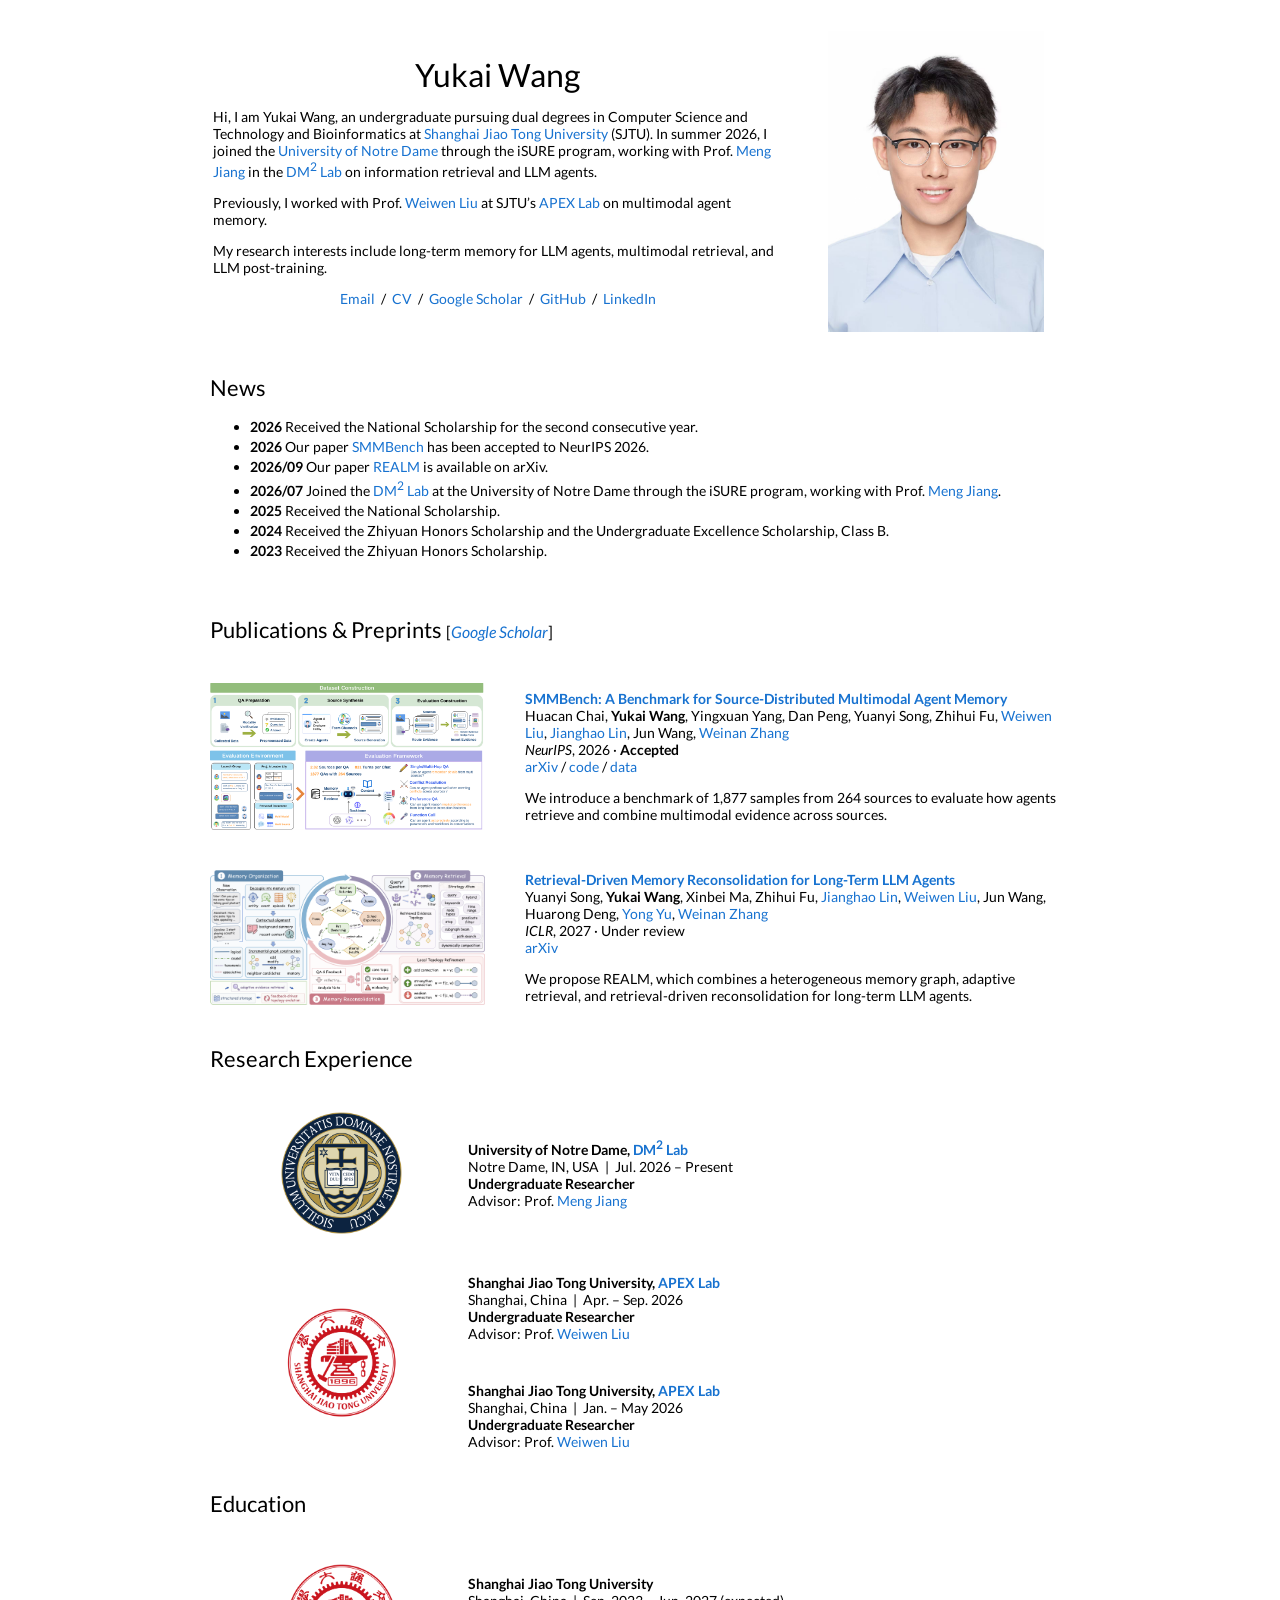
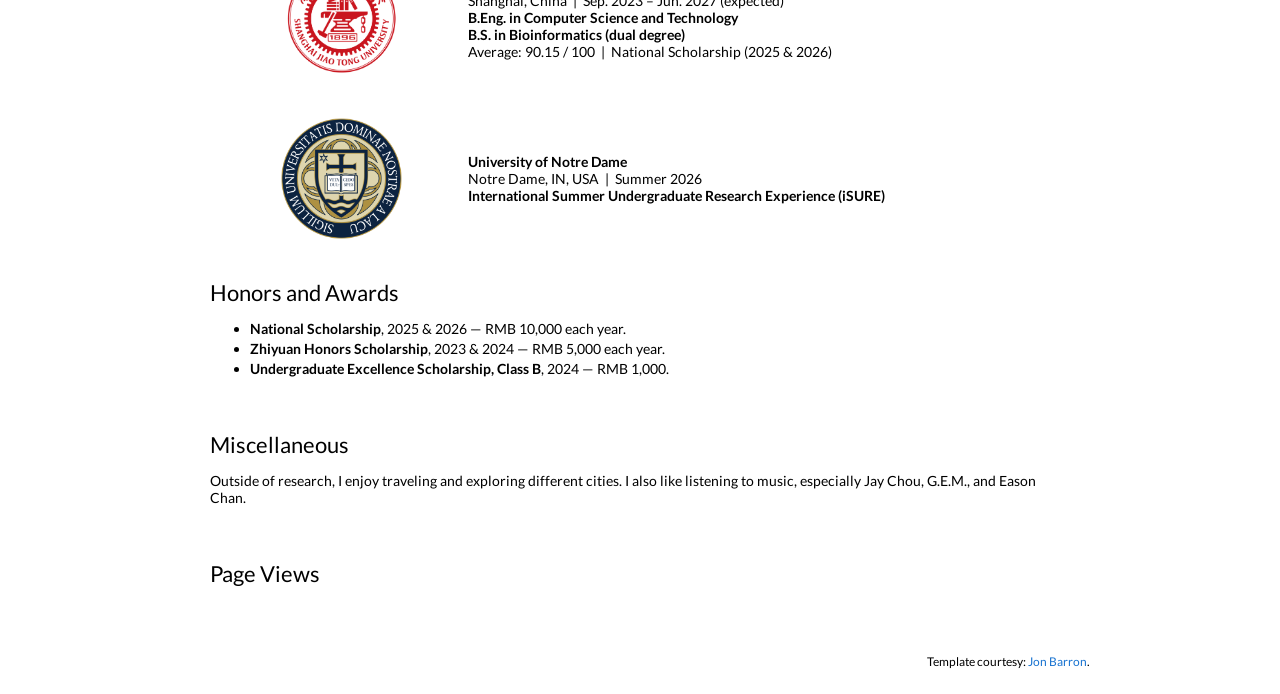
==== index.html @ e2fcbedd "Simplify news, research experience and education" ====
<!doctype html>
<html lang="en">
<head>
  <meta charset="utf-8">
  <meta name="viewport" content="width=device-width, initial-scale=1">
  <title>Yukai Wang</title>
  <meta name="author" content="Yukai Wang">
  <meta name="description" content="Yukai Wang, a dual-degree undergraduate at Shanghai Jiao Tong University. Research in information retrieval, LLM agents, and LLM post-training.">
  <meta property="og:type" content="website">
  <meta property="og:title" content="Yukai Wang">
  <meta property="og:description" content="Shanghai Jiao Tong University · Computer Science and Technology & Bioinformatics">
  <meta property="og:url" content="https://wangyukai585.github.io/">
  <meta property="og:image" content="https://wangyukai585.github.io/assets/images/portrait.jpg">
  <link rel="canonical" href="https://wangyukai585.github.io/">
  <link rel="icon" href="assets/images/sjtu-logo.png">
  <link rel="preload" href="assets/fonts/lato-regular.woff2" as="font" type="font/woff2" crossorigin>
  <link rel="stylesheet" href="assets/style.css">
</head>
<body>
  <a class="skip-link" href="#main">Skip to content</a>
  <!-- Jon Barron academic homepage template. -->
  <main id="main" class="homepage">
    <table class="intro-table" role="presentation"><tbody><tr>
      <td class="intro-copy">
        <h1>Yukai Wang</h1>
        <p>Hi, I am Yukai Wang, an undergraduate pursuing dual degrees in Computer Science and Technology and Bioinformatics at <a href="https://en.sjtu.edu.cn/">Shanghai Jiao Tong University</a> (SJTU). In summer 2026, I joined the <a href="https://www.nd.edu/">University of Notre Dame</a> through the iSURE program, working with Prof. <a href="https://data-ai-computing.nd.edu/people/meng-jiang/">Meng Jiang</a> in the <a href="http://www.meng-jiang.com/lab.html">DM<sup>2</sup> Lab</a> on information retrieval and LLM agents.</p>
        <p>Previously, I worked with Prof. <a href="https://wwliu555.github.io/">Weiwen Liu</a> at SJTU’s <a href="https://apex.sjtu.edu.cn/">APEX Lab</a> on multimodal agent memory.</p>
        <p>My research interests include long-term memory for LLM agents, multimodal retrieval, and LLM post-training.</p>
        <p class="contact-links">
          <a href="mailto:wangyukai@sjtu.edu.cn">Email</a> &nbsp;/&nbsp;
          <a href="assets/documents/Yukai_Wang_CV.pdf">CV</a> &nbsp;/&nbsp;
          <a href="https://scholar.google.com/citations?user=5CRABrMAAAAJ">Google Scholar</a> &nbsp;/&nbsp;
          <a href="https://github.com/wangyukai585">GitHub</a> &nbsp;/&nbsp;
          <a href="https://www.linkedin.com/in/yukai-wang-35aa26183/">LinkedIn</a>
        </p>
      </td>
      <td class="portrait-cell"><img class="portrait" src="assets/images/portrait.jpg" width="1279" height="1791" alt="Yukai Wang" fetchpriority="high"></td>
    </tr></tbody></table>

    <section id="news" class="text-section" aria-labelledby="news-heading">
      <h2 id="news-heading">News</h2>
      <ul class="news-list">
        <li><strong>2026</strong> Received the National Scholarship for the second consecutive year.</li>
        <li><strong>2026</strong> Our paper <a href="https://arxiv.org/abs/2605.15710">SMMBench</a> has been accepted to NeurIPS 2026.</li>
        <li><strong>2026/09</strong> Our paper <a href="https://arxiv.org/abs/2609.16053">REALM</a> is available on arXiv.</li>
        <li><strong>2026/07</strong> Joined the <a href="http://www.meng-jiang.com/lab.html">DM<sup>2</sup> Lab</a> at the University of Notre Dame through the iSURE program, working with Prof. <a href="https://data-ai-computing.nd.edu/people/meng-jiang/">Meng Jiang</a>.</li>
        <li><strong>2025</strong> Received the National Scholarship.</li>
        <li><strong>2024</strong> Received the Zhiyuan Honors Scholarship and the Undergraduate Excellence Scholarship, Class B.</li>
        <li><strong>2023</strong> Received the Zhiyuan Honors Scholarship.</li>
      </ul>
    </section>

    <section id="publications" aria-labelledby="publications-heading">
      <h2 class="section-heading" id="publications-heading">Publications &amp; Preprints <span class="scholar-link">[<a href="https://scholar.google.com/citations?user=5CRABrMAAAAJ">Google Scholar</a>]</span></h2>
      <table class="publications-table" role="presentation"><tbody>
        <tr>
          <td class="paper-image-cell"><a href="assets/images/smmbench-overview.png" target="_blank" rel="noopener" aria-label="Enlarge the SMMBench figure"><img src="assets/images/smmbench-overview.png" width="2016" height="1077" alt="SMMBench dataset construction and evaluation framework" loading="lazy"></a></td>
          <td class="paper-copy">
            <h3><a href="https://arxiv.org/abs/2605.15710">SMMBench: A Benchmark for Source-Distributed Multimodal Agent Memory</a></h3>
            <div class="authors">Huacan Chai, <strong>Yukai Wang</strong>, Yingxuan Yang, Dan Peng, Yuanyi Song, Zhihui Fu, <a href="https://wwliu555.github.io/">Weiwen Liu</a>, <a href="https://linjianghao.com/">Jianghao Lin</a>, Jun Wang, <a href="https://wnzhang.net/">Weinan Zhang</a></div>
            <div><em>NeurIPS</em>, 2026 · <strong>Accepted</strong></div>
            <div><a href="https://arxiv.org/abs/2605.15710">arXiv</a> / <a href="https://github.com/FatCatCHC/SMMBench">code</a> / <a href="https://huggingface.co/datasets/HuacanChai/SMMBench">data</a></div>
            <p>We introduce a benchmark of 1,877 samples from 264 sources to evaluate how agents retrieve and combine multimodal evidence across sources.</p>
          </td>
        </tr>
        <tr>
          <td class="paper-image-cell"><a href="assets/images/realm-overview.png" target="_blank" rel="noopener" aria-label="Enlarge the REALM figure"><img src="assets/images/realm-overview.png" width="1447" height="712" alt="REALM memory organization, retrieval, and reconsolidation framework" loading="lazy"></a></td>
          <td class="paper-copy">
            <h3><a href="https://arxiv.org/abs/2609.16053">Retrieval-Driven Memory Reconsolidation for Long-Term LLM Agents</a></h3>
            <div class="authors">Yuanyi Song, <strong>Yukai Wang</strong>, Xinbei Ma, Zhihui Fu, <a href="https://linjianghao.com/">Jianghao Lin</a>, <a href="https://wwliu555.github.io/">Weiwen Liu</a>, Jun Wang, Huarong Deng, <a href="https://xsb.seiee.sjtu.edu.cn/english/detail/386_695.htm">Yong Yu</a>, <a href="https://wnzhang.net/">Weinan Zhang</a></div>
            <div><em>ICLR</em>, 2027 · Under review</div>
            <div><a href="https://arxiv.org/abs/2609.16053">arXiv</a></div>
            <p>We propose REALM, which combines a heterogeneous memory graph, adaptive retrieval, and retrieval-driven reconsolidation for long-term LLM agents.</p>
          </td>
        </tr>
      </tbody></table>
    </section>

    <section id="experience" aria-labelledby="experience-heading">
      <h2 class="section-heading" id="experience-heading">Research Experience</h2>
      <table class="experience-table" role="presentation"><tbody>
        <tr>
          <td class="logo-cell"><a href="https://www.nd.edu/"><img src="assets/images/notre-dame-logo.png" width="400" height="400" alt="University of Notre Dame seal" loading="lazy"></a></td>
          <td class="experience-copy">
            <h3><a class="institution" href="https://www.nd.edu/">University of Notre Dame</a>, <a href="http://www.meng-jiang.com/lab.html">DM<sup>2</sup> Lab</a></h3>
            <div>Notre Dame, IN, USA &nbsp;|&nbsp; Jul. 2026 – Present</div>
            <div><strong>Undergraduate Researcher</strong></div>
            <div>Advisor: Prof. <a href="https://data-ai-computing.nd.edu/people/meng-jiang/">Meng Jiang</a></div>
          </td>
        </tr>
        <tr>
          <td class="logo-cell" rowspan="2"><a href="https://en.sjtu.edu.cn/"><img src="assets/images/sjtu-logo.png" width="200" height="200" alt="Shanghai Jiao Tong University seal" loading="lazy"></a></td>
          <td class="experience-copy">
            <h3><a class="institution" href="https://en.sjtu.edu.cn/">Shanghai Jiao Tong University</a>, <a href="https://apex.sjtu.edu.cn/">APEX Lab</a></h3>
            <div>Shanghai, China &nbsp;|&nbsp; Apr. – Sep. 2026</div>
            <div><strong>Undergraduate Researcher</strong></div>
            <div>Advisor: Prof. <a href="https://wwliu555.github.io/">Weiwen Liu</a></div>
          </td>
        </tr>
        <tr>
          <td class="experience-copy">
            <h3><a class="institution" href="https://en.sjtu.edu.cn/">Shanghai Jiao Tong University</a>, <a href="https://apex.sjtu.edu.cn/">APEX Lab</a></h3>
            <div>Shanghai, China &nbsp;|&nbsp; Jan. – May 2026</div>
            <div><strong>Undergraduate Researcher</strong></div>
            <div>Advisor: Prof. <a href="https://wwliu555.github.io/">Weiwen Liu</a></div>
          </td>
        </tr>
      </tbody></table>
    </section>

    <section id="education" aria-labelledby="education-heading">
      <h2 class="section-heading" id="education-heading">Education</h2>
      <table class="experience-table" role="presentation"><tbody><tr>
        <td class="logo-cell"><a href="https://en.sjtu.edu.cn/"><img src="assets/images/sjtu-logo.png" width="200" height="200" alt="Shanghai Jiao Tong University seal" loading="lazy"></a></td>
        <td class="experience-copy">
          <h3><a class="institution" href="https://en.sjtu.edu.cn/">Shanghai Jiao Tong University</a></h3>
          <div>Shanghai, China &nbsp;|&nbsp; Sep. 2023 – Jun. 2027 (expected)</div>
          <div><strong>B.Eng. in Computer Science and Technology</strong></div>
          <div><strong>B.S. in Bioinformatics (dual degree)</strong></div>
          <div>Average: 90.15 / 100 &nbsp;|&nbsp; National Scholarship (2025 &amp; 2026)</div>
        </td>
      </tr>
      <tr>
        <td class="logo-cell"><a href="https://www.nd.edu/"><img src="assets/images/notre-dame-logo.png" width="400" height="400" alt="University of Notre Dame seal" loading="lazy"></a></td>
        <td class="experience-copy">
          <h3><a class="institution" href="https://www.nd.edu/">University of Notre Dame</a></h3>
          <div>Notre Dame, IN, USA &nbsp;|&nbsp; Summer 2026</div>
          <div><strong>International Summer Undergraduate Research Experience (iSURE)</strong></div>
        </td>
      </tr></tbody></table>
    </section>
    <section id="honors" class="text-section" aria-labelledby="honors-heading">
      <h2 id="honors-heading">Honors and Awards</h2>
      <ul class="awards-list">
        <li><strong>National Scholarship</strong>, 2025 &amp; 2026 — RMB 10,000 each year.</li>
        <li><strong>Zhiyuan Honors Scholarship</strong>, 2023 &amp; 2024 — RMB 5,000 each year.</li>
        <li><strong>Undergraduate Excellence Scholarship, Class B</strong>, 2024 — RMB 1,000.</li>
      </ul>
    </section>
    <section id="miscellaneous" class="text-section" aria-labelledby="miscellaneous-heading">
      <h2 id="miscellaneous-heading">Miscellaneous</h2>
      <p>Outside of research, I enjoy traveling and exploring different cities. I also like listening to music, especially Jay Chou, G.E.M., and Eason Chan.</p>
    </section>
    <section id="page-views" class="text-section" aria-labelledby="page-views-heading">
      <h2 id="page-views-heading">Page Views</h2>
      <div class="visitor-map" id="visitor-map">
        <noscript><p>Enable JavaScript to see the global visitor map.</p></noscript>
      </div>
      <script src="assets/visitors.js" defer></script>
    </section>

    <footer><p>Template courtesy: <a href="https://jonbarron.info/">Jon Barron</a>.</p></footer>
  </main>
</body>
</html>
---- assets/style.css ----
/* Jon Barron academic homepage template. */
@font-face { font-family: Lato; font-style: normal; font-weight: 400; font-display: swap; src: url('fonts/lato-regular.woff2') format('woff2'); }
@font-face { font-family: Lato; font-style: normal; font-weight: 700; font-display: swap; src: url('fonts/lato-bold.woff2') format('woff2'); }
@font-face { font-family: Lato; font-style: italic; font-weight: 400; font-display: swap; src: url('fonts/lato-italic.woff2') format('woff2'); }
body, td, th, tr, p, a { font-family: Lato, Verdana, Helvetica, sans-serif; font-size: 14px; }
body { margin: 8px; background: #fff; color: #000; }
a { color: #1772d0; text-decoration: none; }
a:hover, a:focus { color: #f09228; text-decoration: none; }
a:focus-visible { outline: 2px solid #1772d0; outline-offset: 3px; }
strong, b { font-weight: 700; }
img { max-width: 100%; height: auto; }
p { margin: 1em 0; }
h1, h2, h3 { font-family: Lato, Verdana, Helvetica, sans-serif; }
h1 { font-size: 32px; font-weight: 400; text-align: center; margin: 14px 0; }
h2 { font-size: 22px; font-weight: 400; margin: 0; }
h3 { font-size: 14px; font-weight: 700; margin: 0; }
.homepage { width: 100%; max-width: 900px; margin: 0 auto; }
table { border: 0; border-spacing: 0; border-collapse: separate; margin: 0 auto; }
.intro-table, .publications-table { width: 100%; }
.intro-copy { padding: 2.5%; width: 65%; vertical-align: middle; }
.portrait-cell { padding: 2.5%; width: 30%; vertical-align: middle; }
.portrait { display: block; width: 90%; }
.contact-links { text-align: center; }
.text-section { padding: 20px; }
.section-heading { padding: 20px; }
.scholar-link { font-size: 16px; }
.scholar-link a { font-size: inherit; font-style: italic; }
.news-list, .awards-list { padding-left: 40px; margin: 14px 0; }
.news-list li, .awards-list li { margin: 3px 0; }
.news-list { max-height: 160px; overflow-y: auto; }
.visitor-map { max-width: 420px; margin: 20px auto 0; }
.visitor-map #mapmyvisitors-widget { max-width: 100%; }
.paper-image-cell { width: 35%; padding: 20px; vertical-align: middle; }
.paper-image-cell img { display: block; width: 100%; }
.paper-copy { width: 65%; padding: 20px; vertical-align: middle; }
.paper-copy p { margin-bottom: 0; }
.experience-table { width: 90%; }
.logo-cell { padding: 20px; width: 25%; text-align: center; vertical-align: middle; }
.logo-cell img { display: block; width: 70%; margin: 0 auto; }
.experience-copy { padding: 20px; width: 70%; vertical-align: middle; }
.experience-copy p { margin: 8px 0 0; }
.institution { color: #000; }
.institution:hover, .institution:focus { color: #f09228; }
footer { padding: 15px 0 5px; text-align: right; }
footer p, footer a { font-size: 12px; }
.skip-link { position: absolute; left: 12px; top: -80px; padding: 8px; background: #fff; }
.skip-link:focus { top: 8px; }
@media (max-width: 600px) {
  body { margin: 8px; }
  .intro-table, .intro-table tbody, .intro-table tr, .intro-table td { display: block; width: auto; }
  .intro-copy { padding: 12px; }
  .intro-copy h1 { margin-top: 12px; }
  .portrait-cell { padding: 0 12px 20px; }
  .portrait { width: 155px; margin: 0 auto; }
  .contact-links { line-height: 1.8; }
  .text-section, .section-heading { padding: 18px 12px; }
  .publications-table, .publications-table tbody, .publications-table tr, .publications-table td { display: block; width: auto; }
  .paper-image-cell { padding: 8px 12px 12px; }
  .paper-image-cell img { max-width: 340px; margin: 0 auto; }
  .paper-copy { padding: 0 12px 28px; }
  .paper-copy, .experience-copy { line-height: 1.4; }
  .experience-table { width: 100%; table-layout: fixed; }
  .logo-cell { width: 20%; padding: 14px 8px; }
  .logo-cell img { width: 100%; max-width: 75px; }
  .experience-copy { width: 80%; padding: 14px 10px; }
  .news-list, .awards-list { padding-left: 22px; line-height: 1.45; }
  .news-list li, .awards-list li { margin: 6px 0; }
  footer { padding: 10px 12px; }
}
@media print {
  .homepage { max-width: none; }
  tr { break-inside: avoid; }
  a { color: #000; }
}
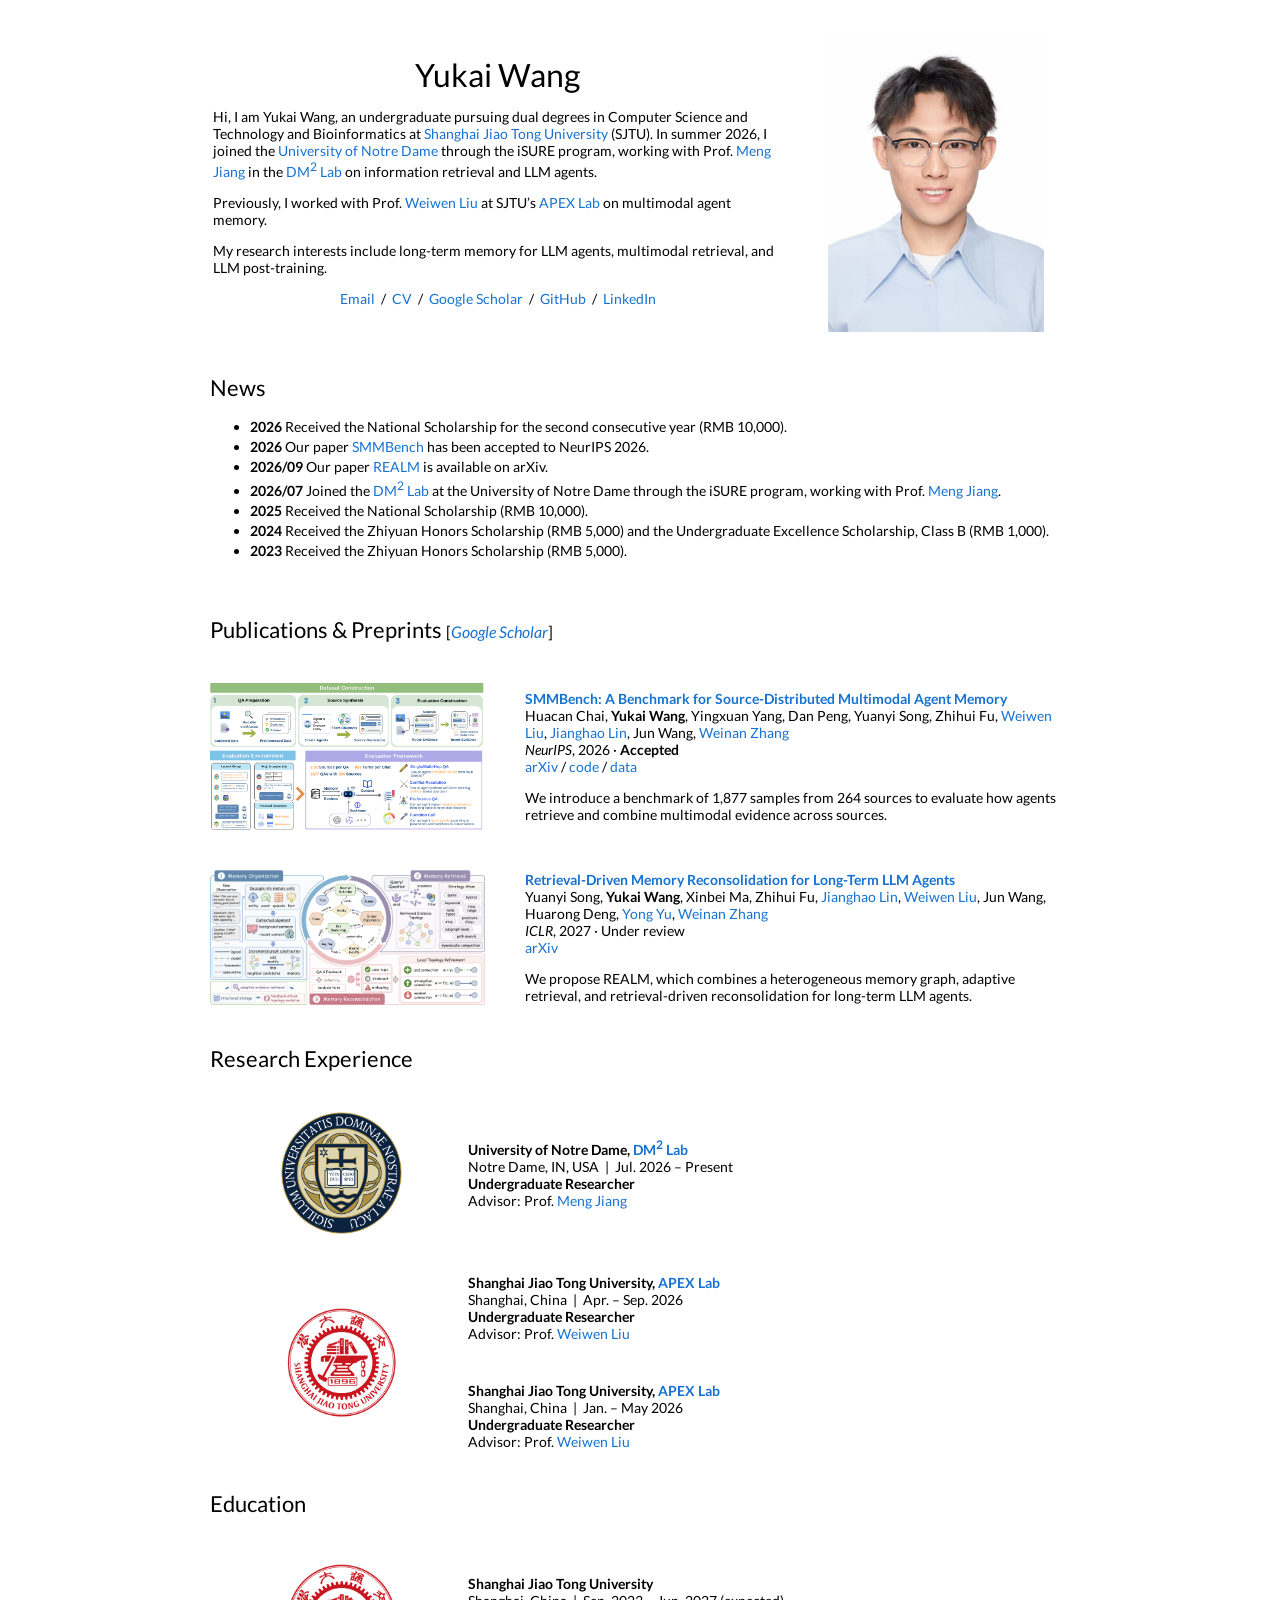
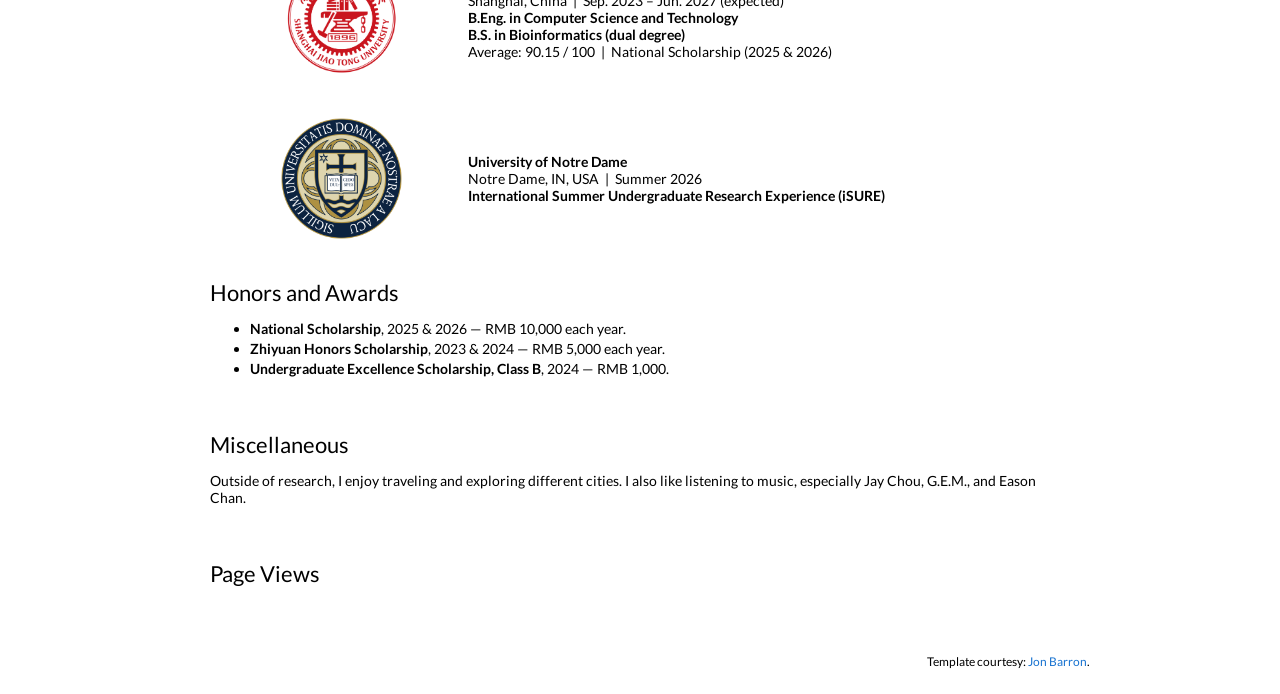
==== commit adbdba48: "Restore scholarship amounts in news" ====
--- a/index.html
+++ b/index.html
@@ -40,13 +40,13 @@
     <section id="news" class="text-section" aria-labelledby="news-heading">
       <h2 id="news-heading">News</h2>
       <ul class="news-list">
-        <li><strong>2026</strong> Received the National Scholarship for the second consecutive year.</li>
+        <li><strong>2026</strong> Received the National Scholarship for the second consecutive year (RMB 10,000).</li>
         <li><strong>2026</strong> Our paper <a href="https://arxiv.org/abs/2605.15710">SMMBench</a> has been accepted to NeurIPS 2026.</li>
         <li><strong>2026/09</strong> Our paper <a href="https://arxiv.org/abs/2609.16053">REALM</a> is available on arXiv.</li>
         <li><strong>2026/07</strong> Joined the <a href="http://www.meng-jiang.com/lab.html">DM<sup>2</sup> Lab</a> at the University of Notre Dame through the iSURE program, working with Prof. <a href="https://data-ai-computing.nd.edu/people/meng-jiang/">Meng Jiang</a>.</li>
-        <li><strong>2025</strong> Received the National Scholarship.</li>
-        <li><strong>2024</strong> Received the Zhiyuan Honors Scholarship and the Undergraduate Excellence Scholarship, Class B.</li>
-        <li><strong>2023</strong> Received the Zhiyuan Honors Scholarship.</li>
+        <li><strong>2025</strong> Received the National Scholarship (RMB 10,000).</li>
+        <li><strong>2024</strong> Received the Zhiyuan Honors Scholarship (RMB 5,000) and the Undergraduate Excellence Scholarship, Class B (RMB 1,000).</li>
+        <li><strong>2023</strong> Received the Zhiyuan Honors Scholarship (RMB 5,000).</li>
       </ul>
     </section>
 
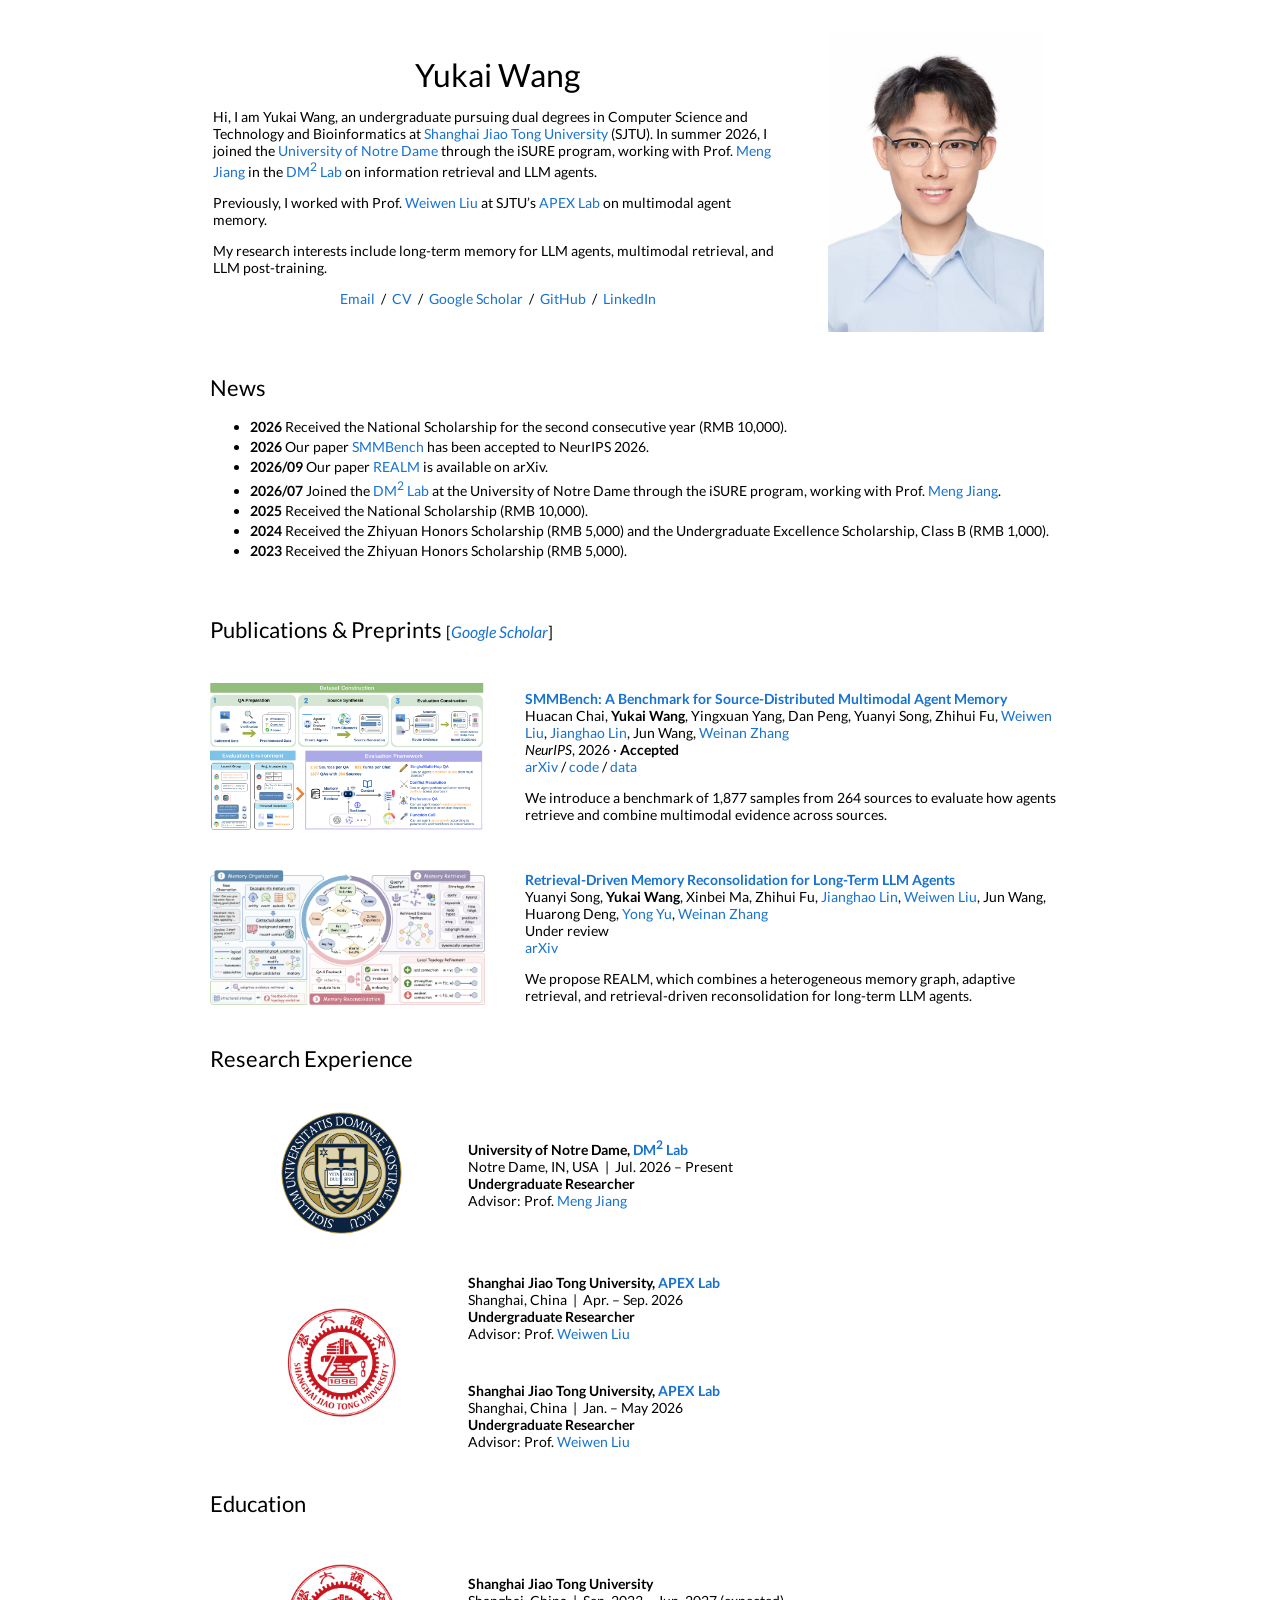
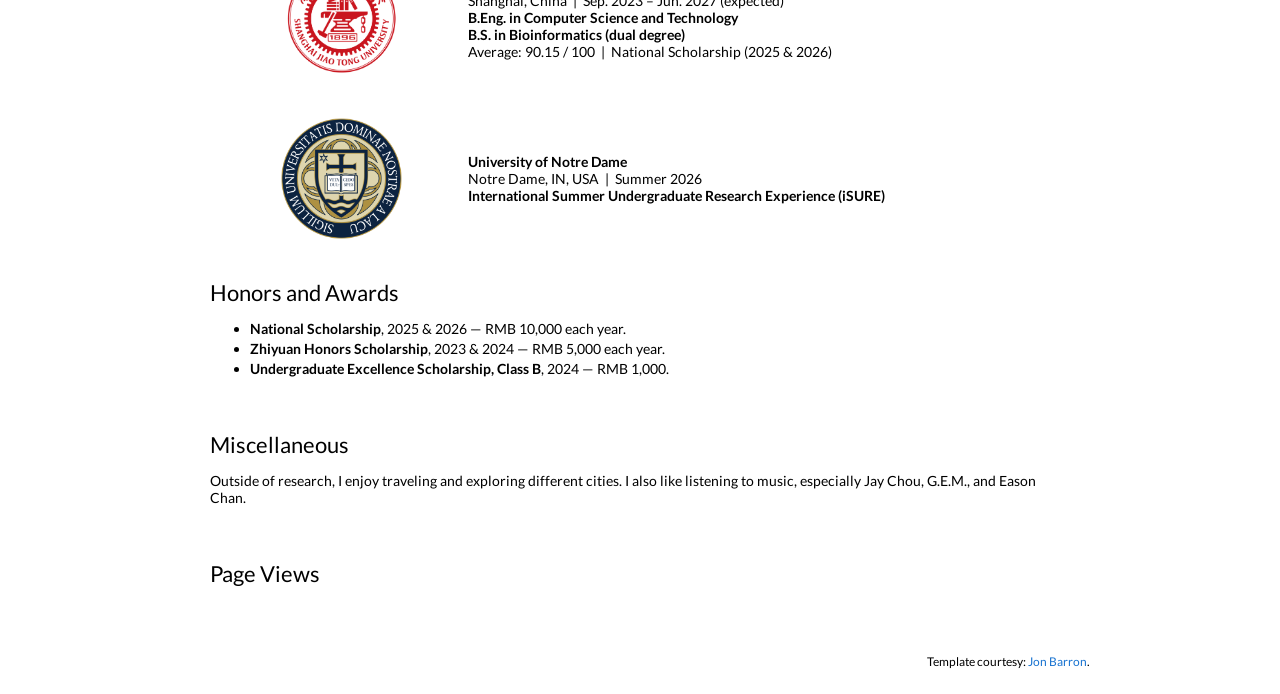
==== commit 92d1b1d2: "Keep REALM review status without venue and sync CV v042" ====
--- a/index.html
+++ b/index.html
@@ -68,7 +68,7 @@
           <td class="paper-copy">
             <h3><a href="https://arxiv.org/abs/2609.16053">Retrieval-Driven Memory Reconsolidation for Long-Term LLM Agents</a></h3>
             <div class="authors">Yuanyi Song, <strong>Yukai Wang</strong>, Xinbei Ma, Zhihui Fu, <a href="https://linjianghao.com/">Jianghao Lin</a>, <a href="https://wwliu555.github.io/">Weiwen Liu</a>, Jun Wang, Huarong Deng, <a href="https://xsb.seiee.sjtu.edu.cn/english/detail/386_695.htm">Yong Yu</a>, <a href="https://wnzhang.net/">Weinan Zhang</a></div>
-            <div><em>ICLR</em>, 2027 · Under review</div>
+            <div>Under review</div>
             <div><a href="https://arxiv.org/abs/2609.16053">arXiv</a></div>
             <p>We propose REALM, which combines a heterogeneous memory graph, adaptive retrieval, and retrieval-driven reconsolidation for long-term LLM agents.</p>
           </td>
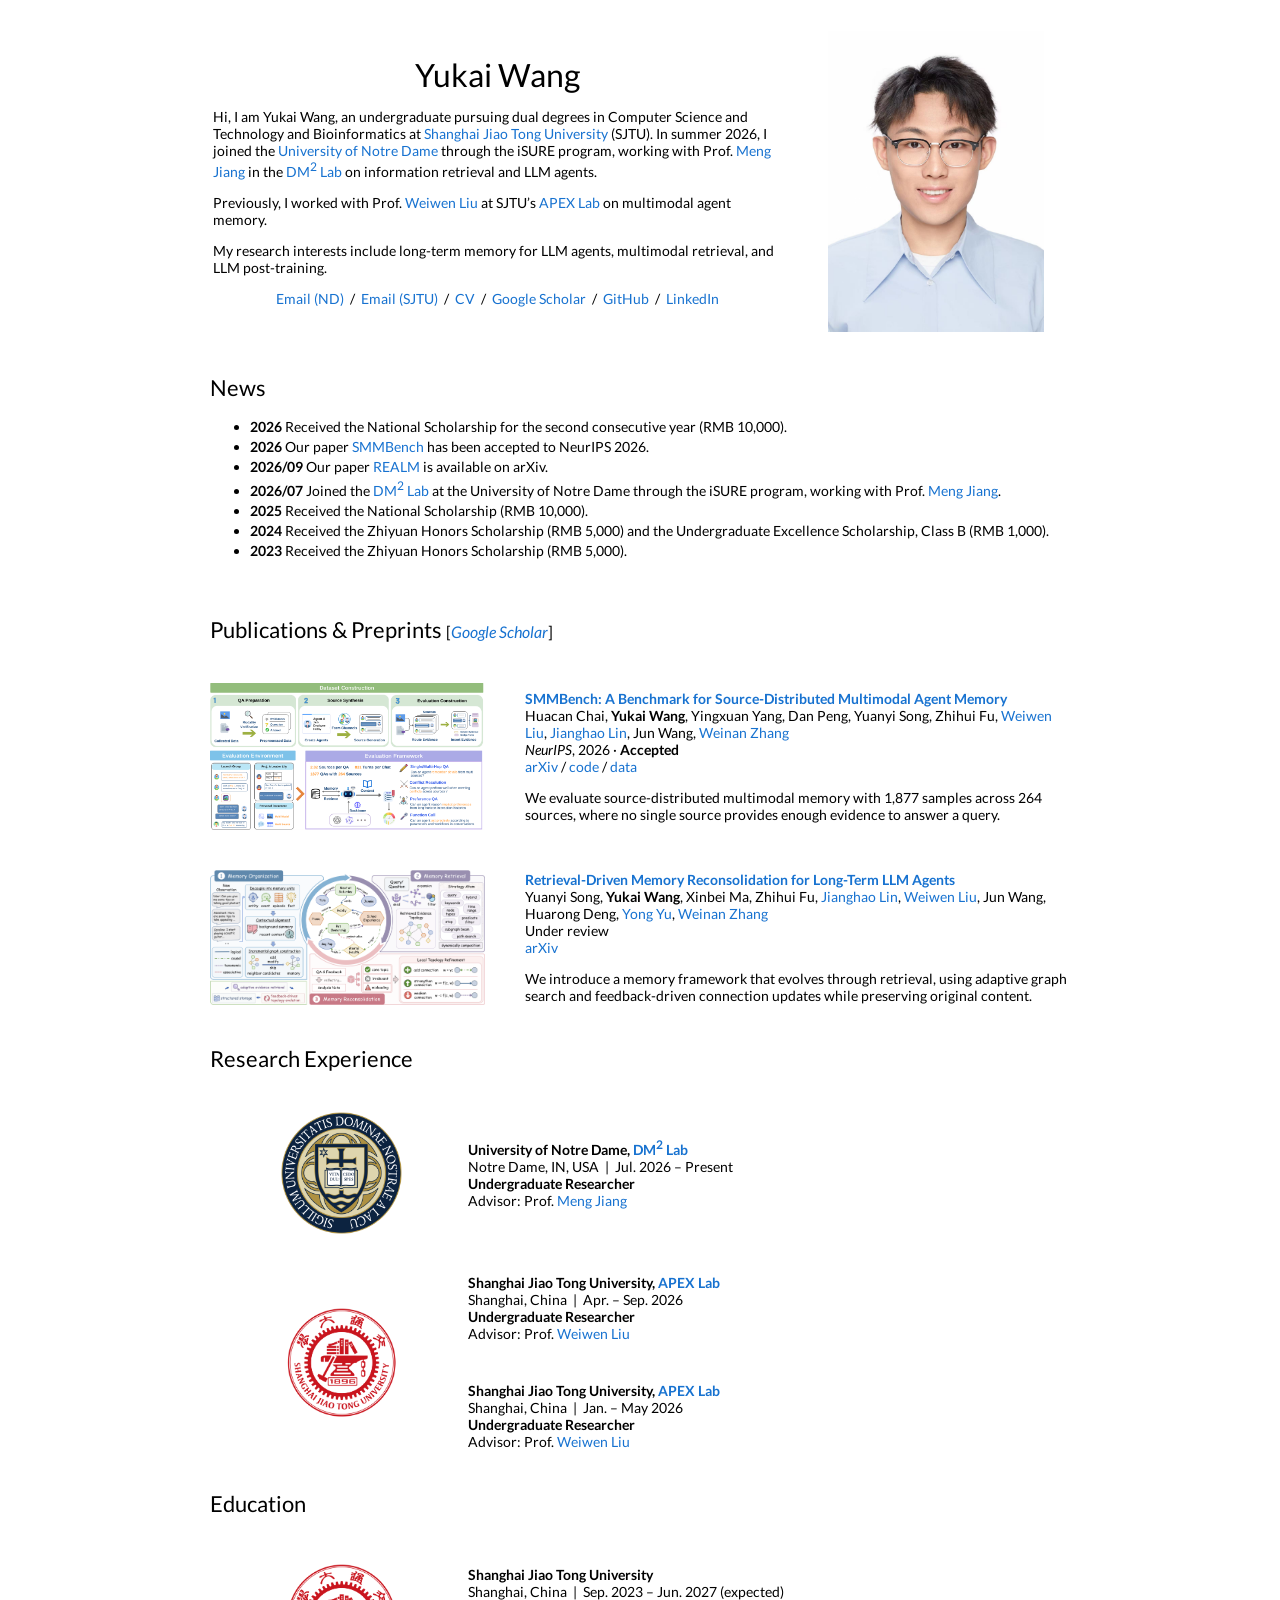
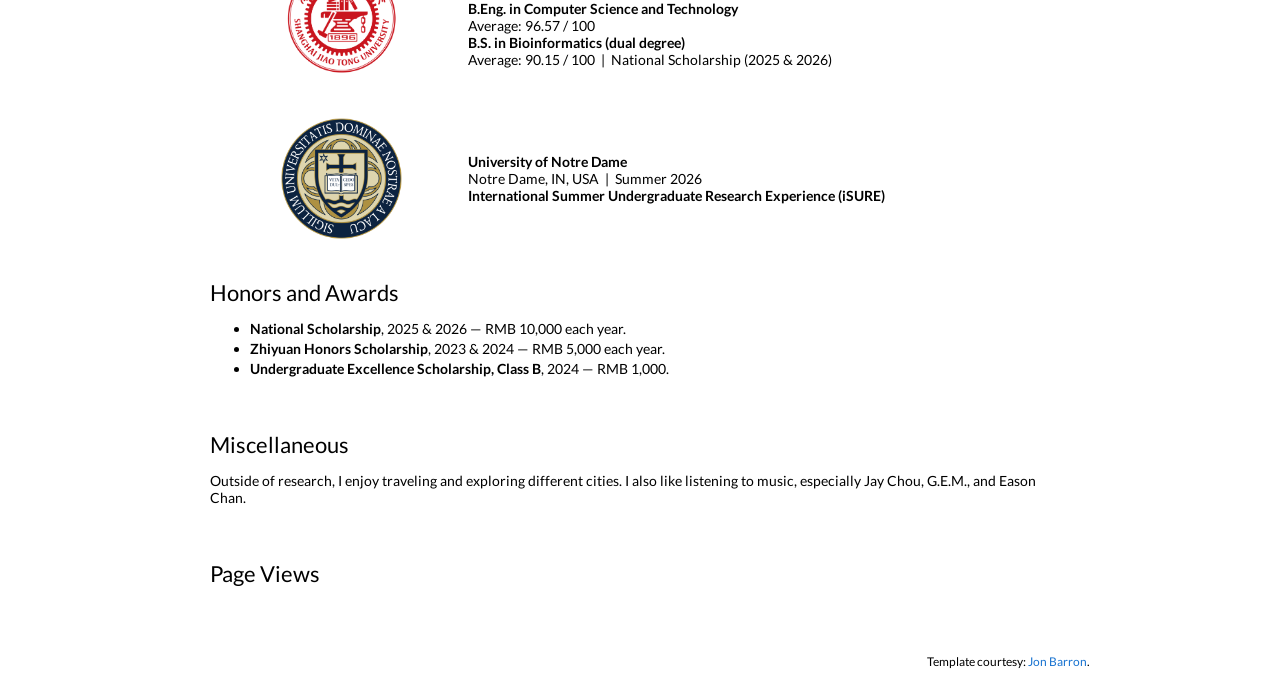
==== commit e2477a96: "Update homepage education, contacts and summaries from current CV" ====
--- a/index.html
+++ b/index.html
@@ -27,7 +27,8 @@
         <p>Previously, I worked with Prof. <a href="https://wwliu555.github.io/">Weiwen Liu</a> at SJTU’s <a href="https://apex.sjtu.edu.cn/">APEX Lab</a> on multimodal agent memory.</p>
         <p>My research interests include long-term memory for LLM agents, multimodal retrieval, and LLM post-training.</p>
         <p class="contact-links">
-          <a href="mailto:wangyukai@sjtu.edu.cn">Email</a> &nbsp;/&nbsp;
+          <a href="mailto:ywang223@nd.edu">Email (ND)</a> &nbsp;/&nbsp;
+          <a href="mailto:wangyukai@sjtu.edu.cn">Email (SJTU)</a> &nbsp;/&nbsp;
           <a href="assets/documents/Yukai_Wang_CV.pdf">CV</a> &nbsp;/&nbsp;
           <a href="https://scholar.google.com/citations?user=5CRABrMAAAAJ">Google Scholar</a> &nbsp;/&nbsp;
           <a href="https://github.com/wangyukai585">GitHub</a> &nbsp;/&nbsp;
@@ -60,7 +61,7 @@
             <div class="authors">Huacan Chai, <strong>Yukai Wang</strong>, Yingxuan Yang, Dan Peng, Yuanyi Song, Zhihui Fu, <a href="https://wwliu555.github.io/">Weiwen Liu</a>, <a href="https://linjianghao.com/">Jianghao Lin</a>, Jun Wang, <a href="https://wnzhang.net/">Weinan Zhang</a></div>
             <div><em>NeurIPS</em>, 2026 · <strong>Accepted</strong></div>
             <div><a href="https://arxiv.org/abs/2605.15710">arXiv</a> / <a href="https://github.com/FatCatCHC/SMMBench">code</a> / <a href="https://huggingface.co/datasets/HuacanChai/SMMBench">data</a></div>
-            <p>We introduce a benchmark of 1,877 samples from 264 sources to evaluate how agents retrieve and combine multimodal evidence across sources.</p>
+            <p>We evaluate source-distributed multimodal memory with 1,877 samples across 264 sources, where no single source provides enough evidence to answer a query.</p>
           </td>
         </tr>
         <tr>
@@ -70,7 +71,7 @@
             <div class="authors">Yuanyi Song, <strong>Yukai Wang</strong>, Xinbei Ma, Zhihui Fu, <a href="https://linjianghao.com/">Jianghao Lin</a>, <a href="https://wwliu555.github.io/">Weiwen Liu</a>, Jun Wang, Huarong Deng, <a href="https://xsb.seiee.sjtu.edu.cn/english/detail/386_695.htm">Yong Yu</a>, <a href="https://wnzhang.net/">Weinan Zhang</a></div>
             <div>Under review</div>
             <div><a href="https://arxiv.org/abs/2609.16053">arXiv</a></div>
-            <p>We propose REALM, which combines a heterogeneous memory graph, adaptive retrieval, and retrieval-driven reconsolidation for long-term LLM agents.</p>
+            <p>We introduce a memory framework that evolves through retrieval, using adaptive graph search and feedback-driven connection updates while preserving original content.</p>
           </td>
         </tr>
       </tbody></table>
@@ -116,6 +117,7 @@
           <h3><a class="institution" href="https://en.sjtu.edu.cn/">Shanghai Jiao Tong University</a></h3>
           <div>Shanghai, China &nbsp;|&nbsp; Sep. 2023 – Jun. 2027 (expected)</div>
           <div><strong>B.Eng. in Computer Science and Technology</strong></div>
+          <div>Average: 96.57 / 100</div>
           <div><strong>B.S. in Bioinformatics (dual degree)</strong></div>
           <div>Average: 90.15 / 100 &nbsp;|&nbsp; National Scholarship (2025 &amp; 2026)</div>
         </td>
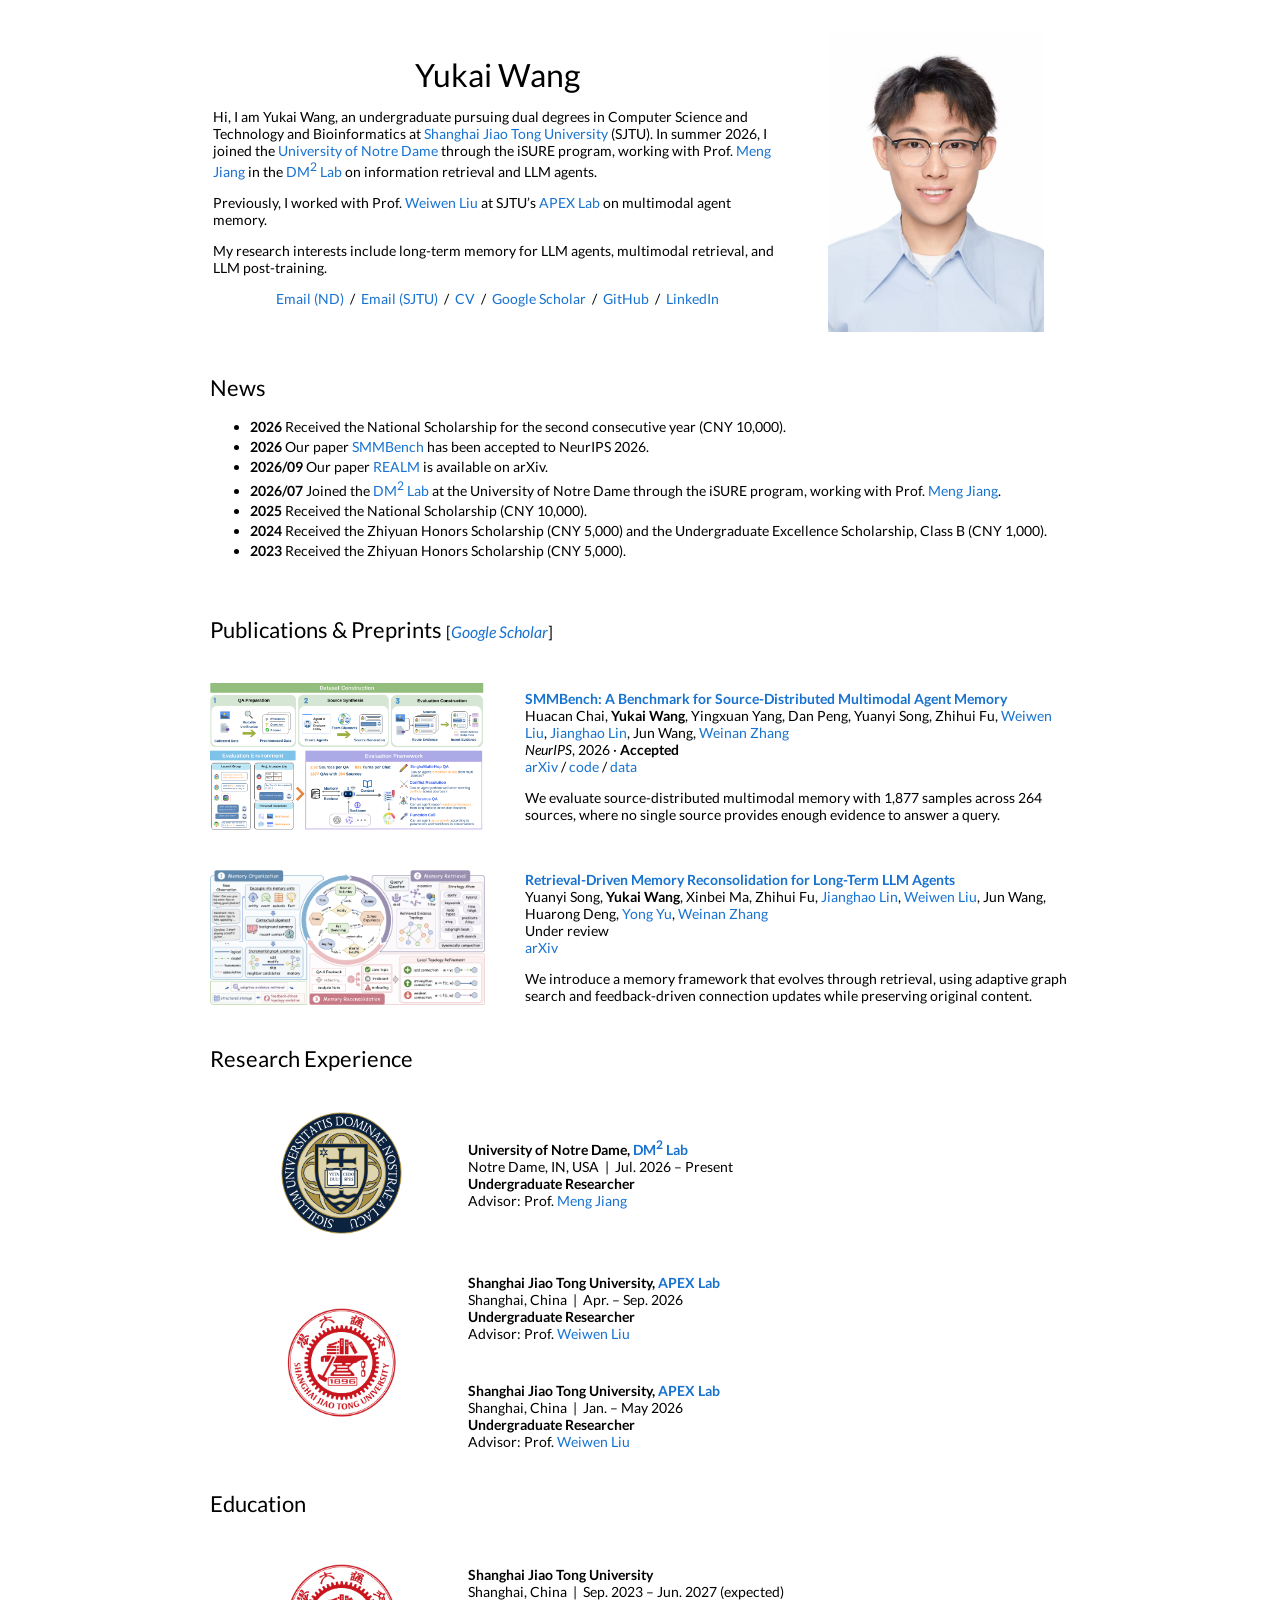
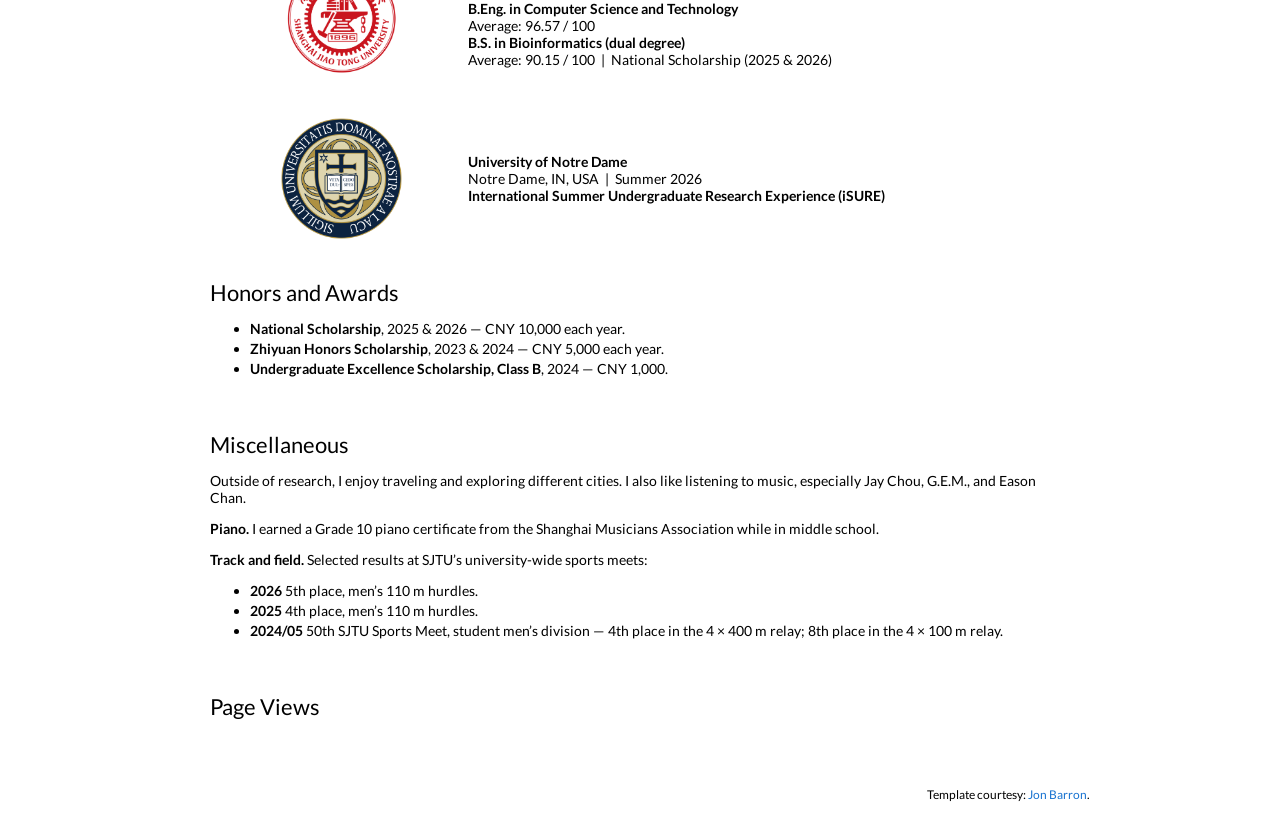
==== commit 50de339f: "Use CNY and add athletics results and piano qualification" ====
--- a/index.html
+++ b/index.html
@@ -41,13 +41,13 @@
     <section id="news" class="text-section" aria-labelledby="news-heading">
       <h2 id="news-heading">News</h2>
       <ul class="news-list">
-        <li><strong>2026</strong> Received the National Scholarship for the second consecutive year (RMB 10,000).</li>
+        <li><strong>2026</strong> Received the National Scholarship for the second consecutive year (CNY 10,000).</li>
         <li><strong>2026</strong> Our paper <a href="https://arxiv.org/abs/2605.15710">SMMBench</a> has been accepted to NeurIPS 2026.</li>
         <li><strong>2026/09</strong> Our paper <a href="https://arxiv.org/abs/2609.16053">REALM</a> is available on arXiv.</li>
         <li><strong>2026/07</strong> Joined the <a href="http://www.meng-jiang.com/lab.html">DM<sup>2</sup> Lab</a> at the University of Notre Dame through the iSURE program, working with Prof. <a href="https://data-ai-computing.nd.edu/people/meng-jiang/">Meng Jiang</a>.</li>
-        <li><strong>2025</strong> Received the National Scholarship (RMB 10,000).</li>
-        <li><strong>2024</strong> Received the Zhiyuan Honors Scholarship (RMB 5,000) and the Undergraduate Excellence Scholarship, Class B (RMB 1,000).</li>
-        <li><strong>2023</strong> Received the Zhiyuan Honors Scholarship (RMB 5,000).</li>
+        <li><strong>2025</strong> Received the National Scholarship (CNY 10,000).</li>
+        <li><strong>2024</strong> Received the Zhiyuan Honors Scholarship (CNY 5,000) and the Undergraduate Excellence Scholarship, Class B (CNY 1,000).</li>
+        <li><strong>2023</strong> Received the Zhiyuan Honors Scholarship (CNY 5,000).</li>
       </ul>
     </section>
 
@@ -134,14 +134,21 @@
     <section id="honors" class="text-section" aria-labelledby="honors-heading">
       <h2 id="honors-heading">Honors and Awards</h2>
       <ul class="awards-list">
-        <li><strong>National Scholarship</strong>, 2025 &amp; 2026 — RMB 10,000 each year.</li>
-        <li><strong>Zhiyuan Honors Scholarship</strong>, 2023 &amp; 2024 — RMB 5,000 each year.</li>
-        <li><strong>Undergraduate Excellence Scholarship, Class B</strong>, 2024 — RMB 1,000.</li>
+        <li><strong>National Scholarship</strong>, 2025 &amp; 2026 — CNY 10,000 each year.</li>
+        <li><strong>Zhiyuan Honors Scholarship</strong>, 2023 &amp; 2024 — CNY 5,000 each year.</li>
+        <li><strong>Undergraduate Excellence Scholarship, Class B</strong>, 2024 — CNY 1,000.</li>
       </ul>
     </section>
     <section id="miscellaneous" class="text-section" aria-labelledby="miscellaneous-heading">
       <h2 id="miscellaneous-heading">Miscellaneous</h2>
       <p>Outside of research, I enjoy traveling and exploring different cities. I also like listening to music, especially Jay Chou, G.E.M., and Eason Chan.</p>
+      <p><strong>Piano.</strong> I earned a Grade 10 piano certificate from the Shanghai Musicians Association while in middle school.</p>
+      <p><strong>Track and field.</strong> Selected results at SJTU’s university-wide sports meets:</p>
+      <ul class="awards-list">
+        <li><strong>2026</strong> 5th place, men’s 110 m hurdles.</li>
+        <li><strong>2025</strong> 4th place, men’s 110 m hurdles.</li>
+        <li><strong>2024/05</strong> 50th SJTU Sports Meet, student men’s division — 4th place in the 4 × 400 m relay; 8th place in the 4 × 100 m relay.</li>
+      </ul>
     </section>
     <section id="page-views" class="text-section" aria-labelledby="page-views-heading">
       <h2 id="page-views-heading">Page Views</h2>
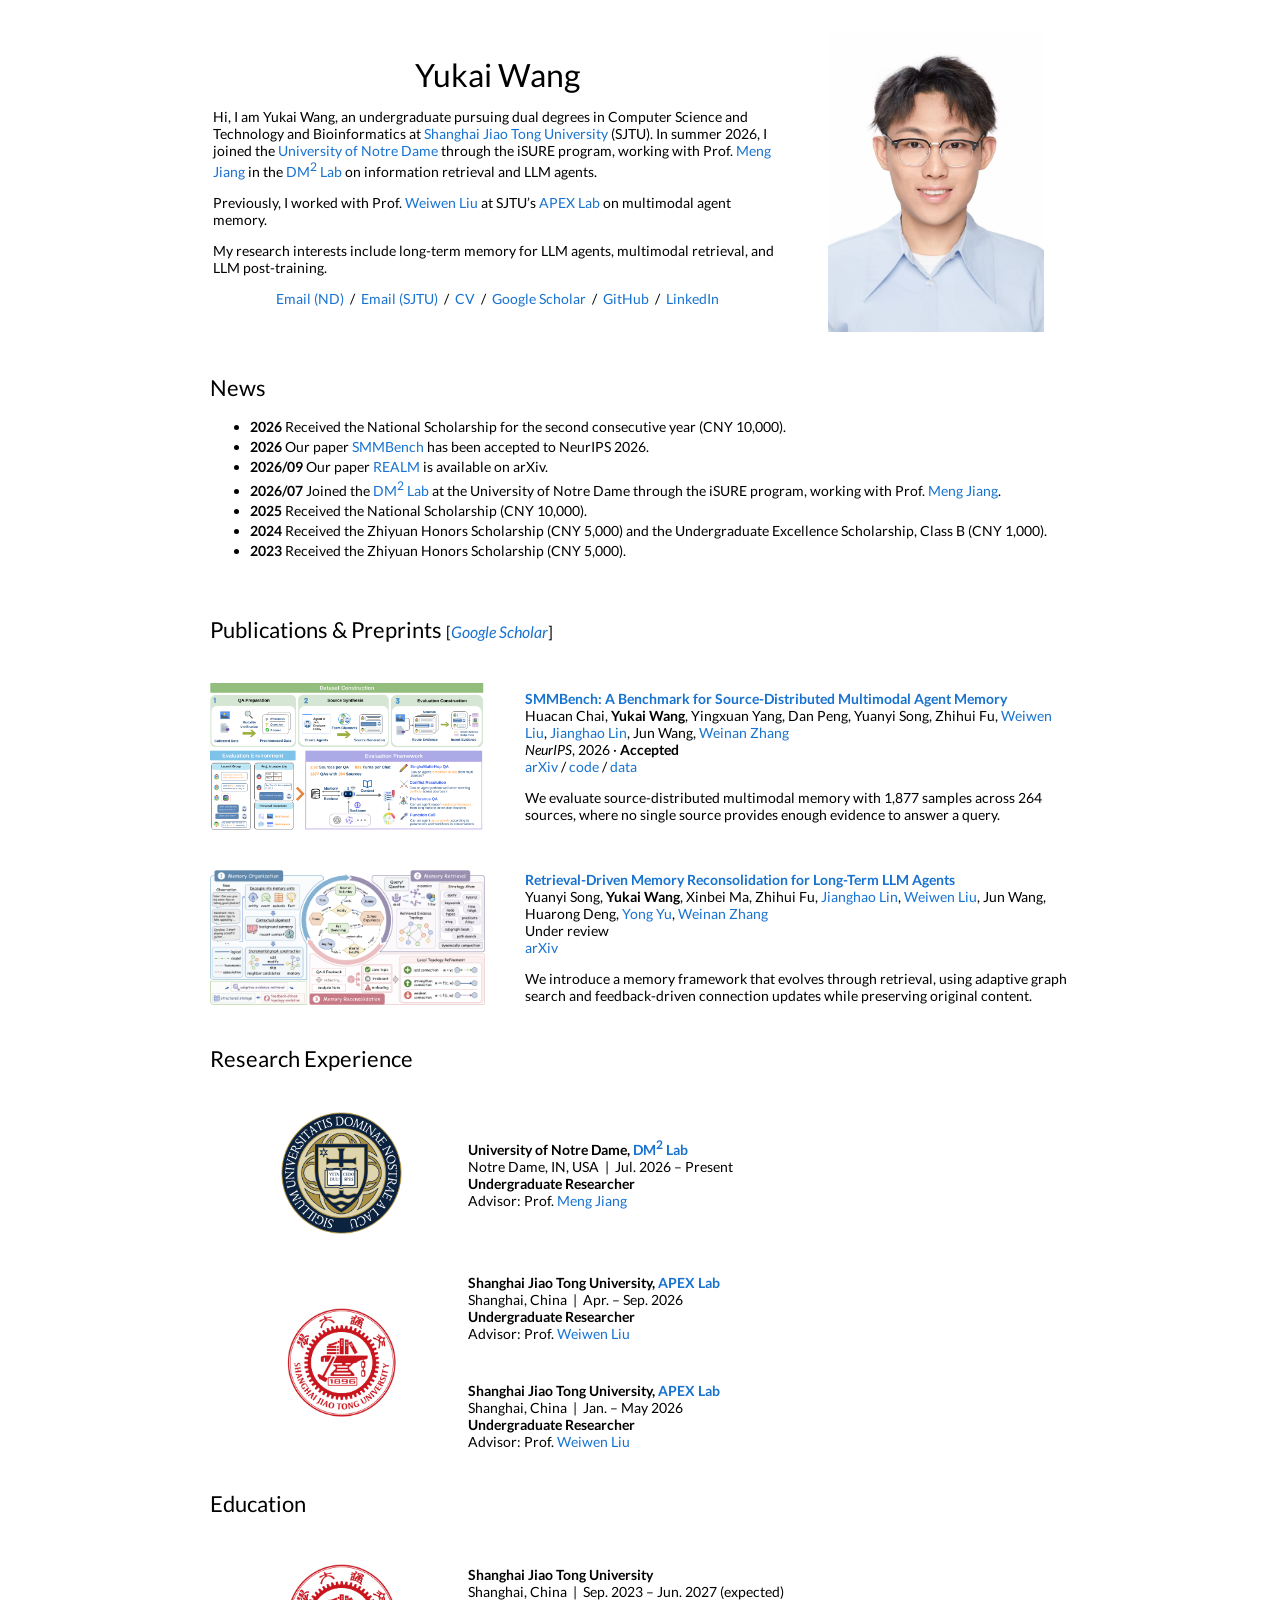
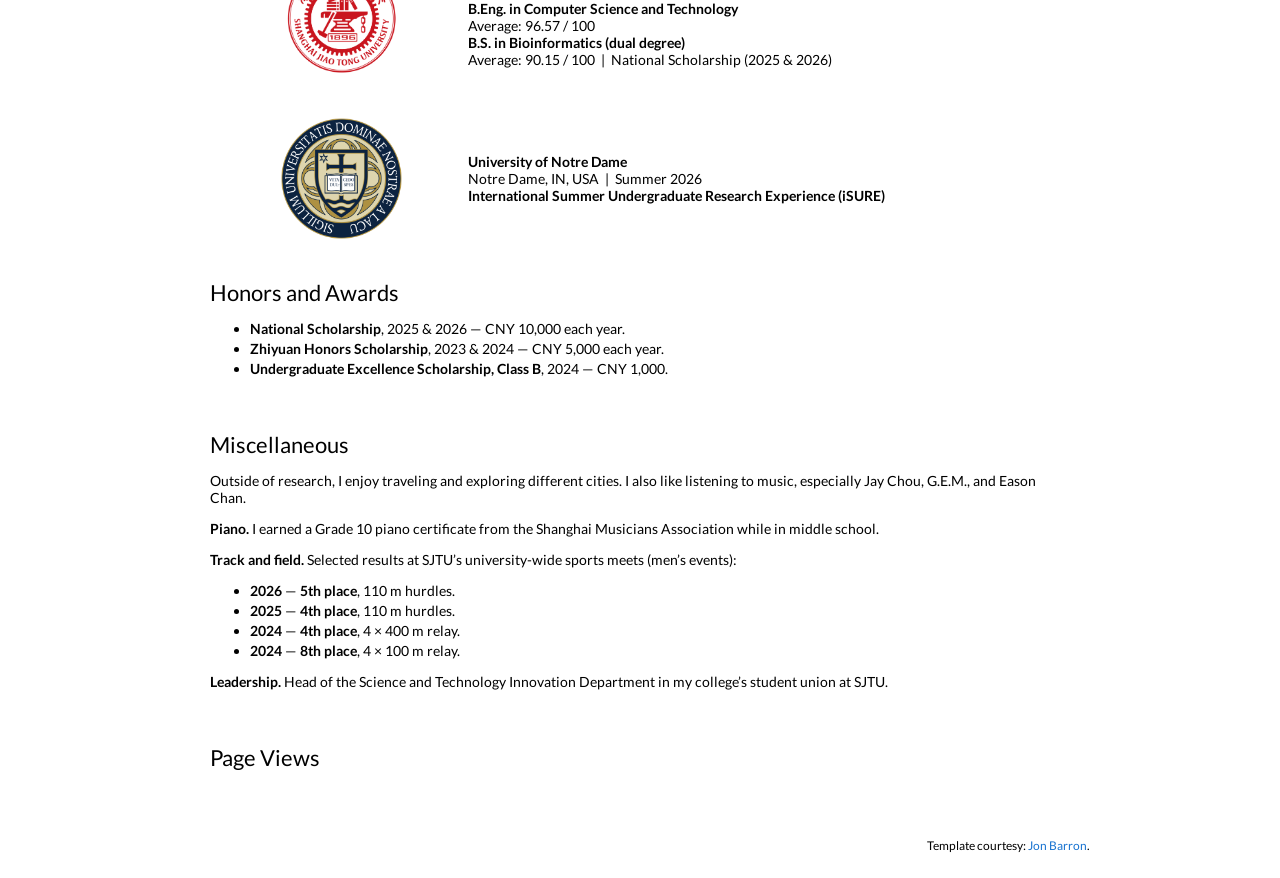
==== commit 10cd3503: "Unify athletics results and add student union leadership" ====
--- a/index.html
+++ b/index.html
@@ -143,12 +143,14 @@
       <h2 id="miscellaneous-heading">Miscellaneous</h2>
       <p>Outside of research, I enjoy traveling and exploring different cities. I also like listening to music, especially Jay Chou, G.E.M., and Eason Chan.</p>
       <p><strong>Piano.</strong> I earned a Grade 10 piano certificate from the Shanghai Musicians Association while in middle school.</p>
-      <p><strong>Track and field.</strong> Selected results at SJTU’s university-wide sports meets:</p>
+      <p><strong>Track and field.</strong> Selected results at SJTU’s university-wide sports meets (men’s events):</p>
       <ul class="awards-list">
-        <li><strong>2026</strong> 5th place, men’s 110 m hurdles.</li>
-        <li><strong>2025</strong> 4th place, men’s 110 m hurdles.</li>
-        <li><strong>2024/05</strong> 50th SJTU Sports Meet, student men’s division — 4th place in the 4 × 400 m relay; 8th place in the 4 × 100 m relay.</li>
+        <li><strong>2026</strong> — <strong>5th place</strong>, 110 m hurdles.</li>
+        <li><strong>2025</strong> — <strong>4th place</strong>, 110 m hurdles.</li>
+        <li><strong>2024</strong> — <strong>4th place</strong>, 4 × 400 m relay.</li>
+        <li><strong>2024</strong> — <strong>8th place</strong>, 4 × 100 m relay.</li>
       </ul>
+      <p><strong>Leadership.</strong> Head of the Science and Technology Innovation Department in my college’s student union at SJTU.</p>
     </section>
     <section id="page-views" class="text-section" aria-labelledby="page-views-heading">
       <h2 id="page-views-heading">Page Views</h2>
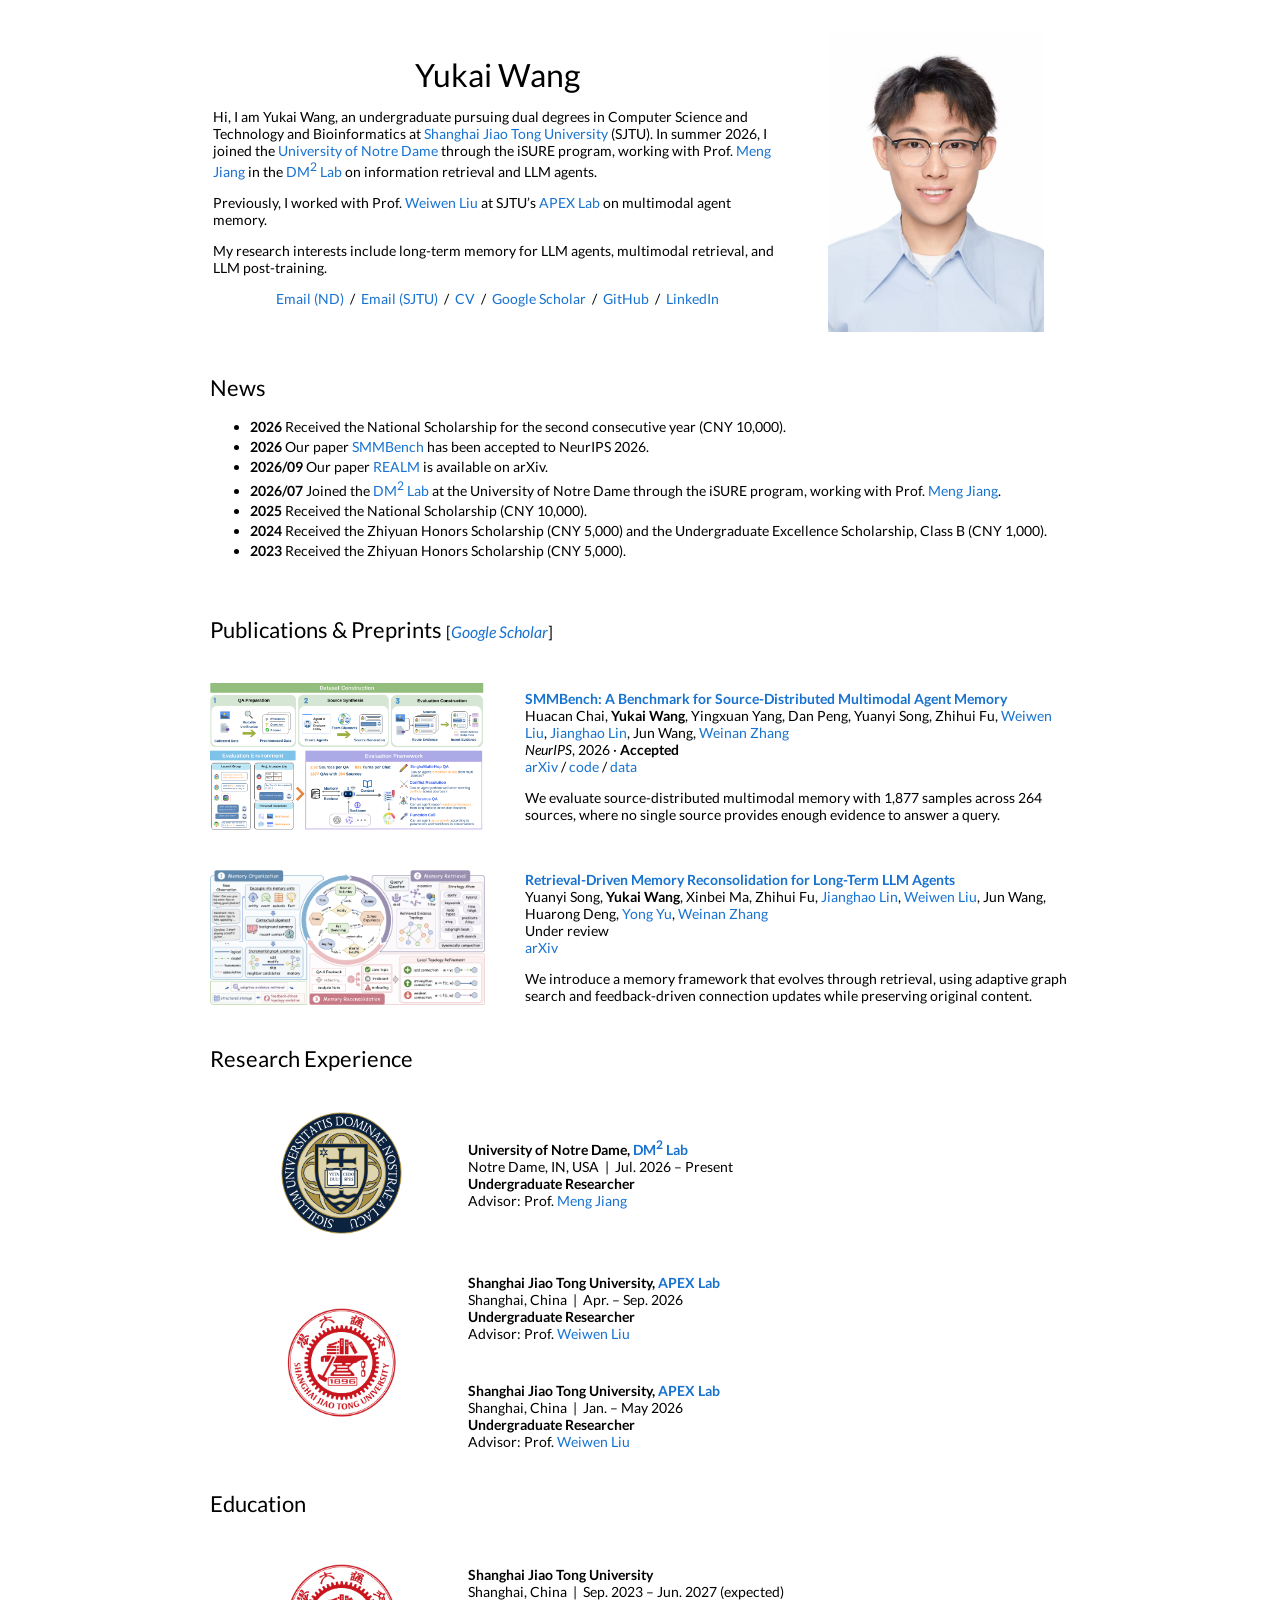
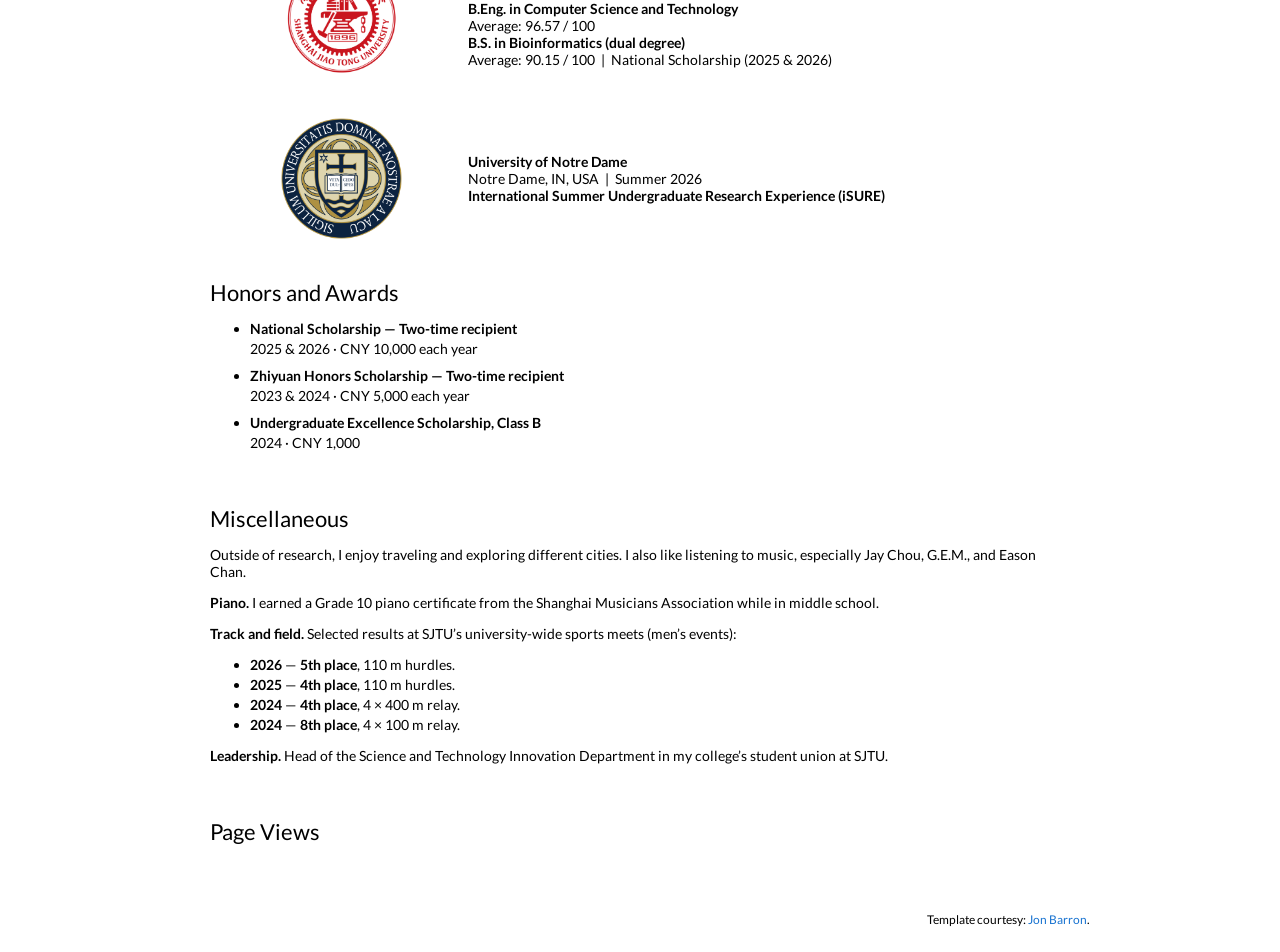
==== commit 05bd1a0c: "Highlight two-time scholarship recognition" ====
--- a/index.html
+++ b/index.html
@@ -14,7 +14,7 @@
   <link rel="canonical" href="https://wangyukai585.github.io/">
   <link rel="icon" href="assets/images/sjtu-logo.png">
   <link rel="preload" href="assets/fonts/lato-regular.woff2" as="font" type="font/woff2" crossorigin>
-  <link rel="stylesheet" href="assets/style.css">
+  <link rel="stylesheet" href="assets/style.css?v=20261123">
 </head>
 <body>
   <a class="skip-link" href="#main">Skip to content</a>
@@ -133,10 +133,19 @@
     </section>
     <section id="honors" class="text-section" aria-labelledby="honors-heading">
       <h2 id="honors-heading">Honors and Awards</h2>
-      <ul class="awards-list">
-        <li><strong>National Scholarship</strong>, 2025 &amp; 2026 — CNY 10,000 each year.</li>
-        <li><strong>Zhiyuan Honors Scholarship</strong>, 2023 &amp; 2024 — CNY 5,000 each year.</li>
-        <li><strong>Undergraduate Excellence Scholarship, Class B</strong>, 2024 — CNY 1,000.</li>
+      <ul class="awards-list honors-list">
+        <li>
+          <strong>National Scholarship — Two-time recipient</strong>
+          <span class="award-details">2025 &amp; 2026 · CNY 10,000 each year</span>
+        </li>
+        <li>
+          <strong>Zhiyuan Honors Scholarship — Two-time recipient</strong>
+          <span class="award-details">2023 &amp; 2024 · CNY 5,000 each year</span>
+        </li>
+        <li>
+          <strong>Undergraduate Excellence Scholarship, Class B</strong>
+          <span class="award-details">2024 · CNY 1,000</span>
+        </li>
       </ul>
     </section>
     <section id="miscellaneous" class="text-section" aria-labelledby="miscellaneous-heading">
--- a/assets/style.css
+++ b/assets/style.css
@@ -27,6 +27,8 @@
 .scholar-link a { font-size: inherit; font-style: italic; }
 .news-list, .awards-list { padding-left: 40px; margin: 14px 0; }
 .news-list li, .awards-list li { margin: 3px 0; }
+.honors-list li { margin: 10px 0; }
+.award-details { display: block; margin-top: 3px; }
 .news-list { max-height: 160px; overflow-y: auto; }
 .visitor-map { max-width: 420px; margin: 20px auto 0; }
 .visitor-map #mapmyvisitors-widget { max-width: 100%; }
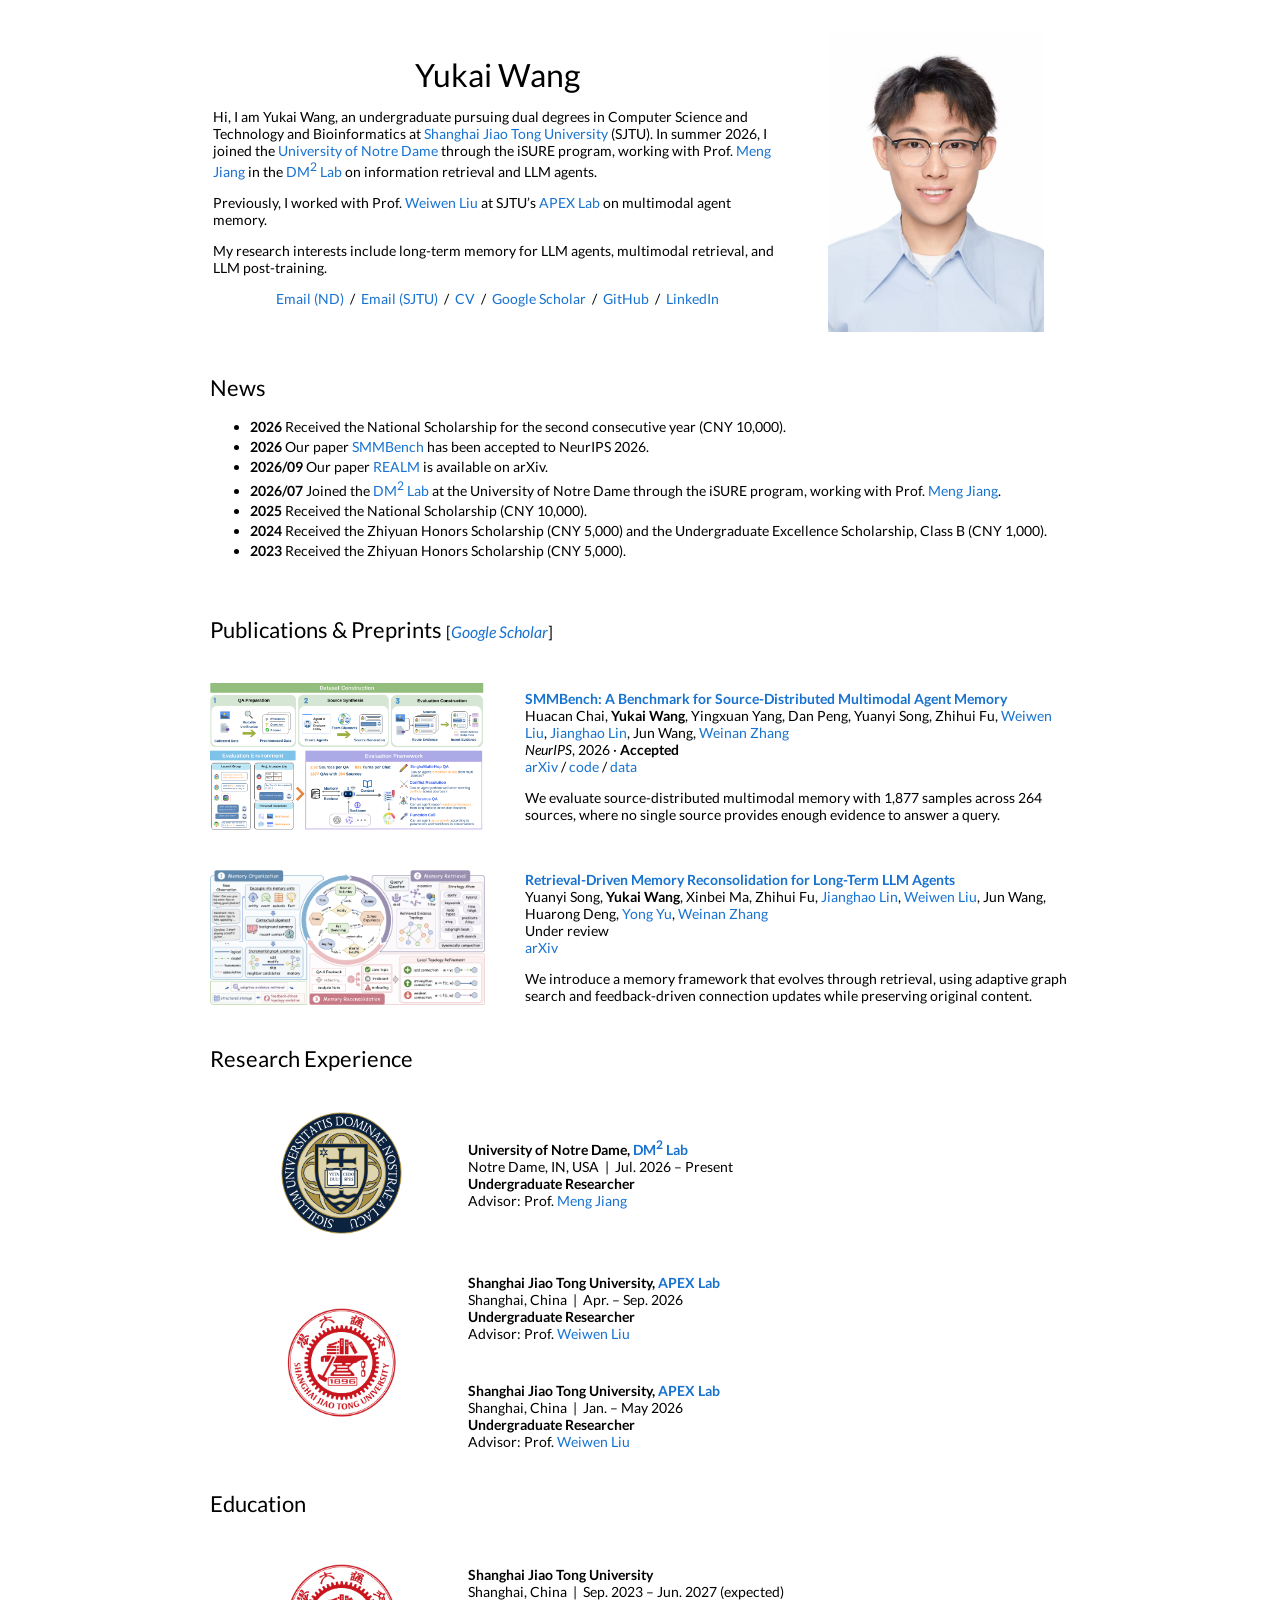
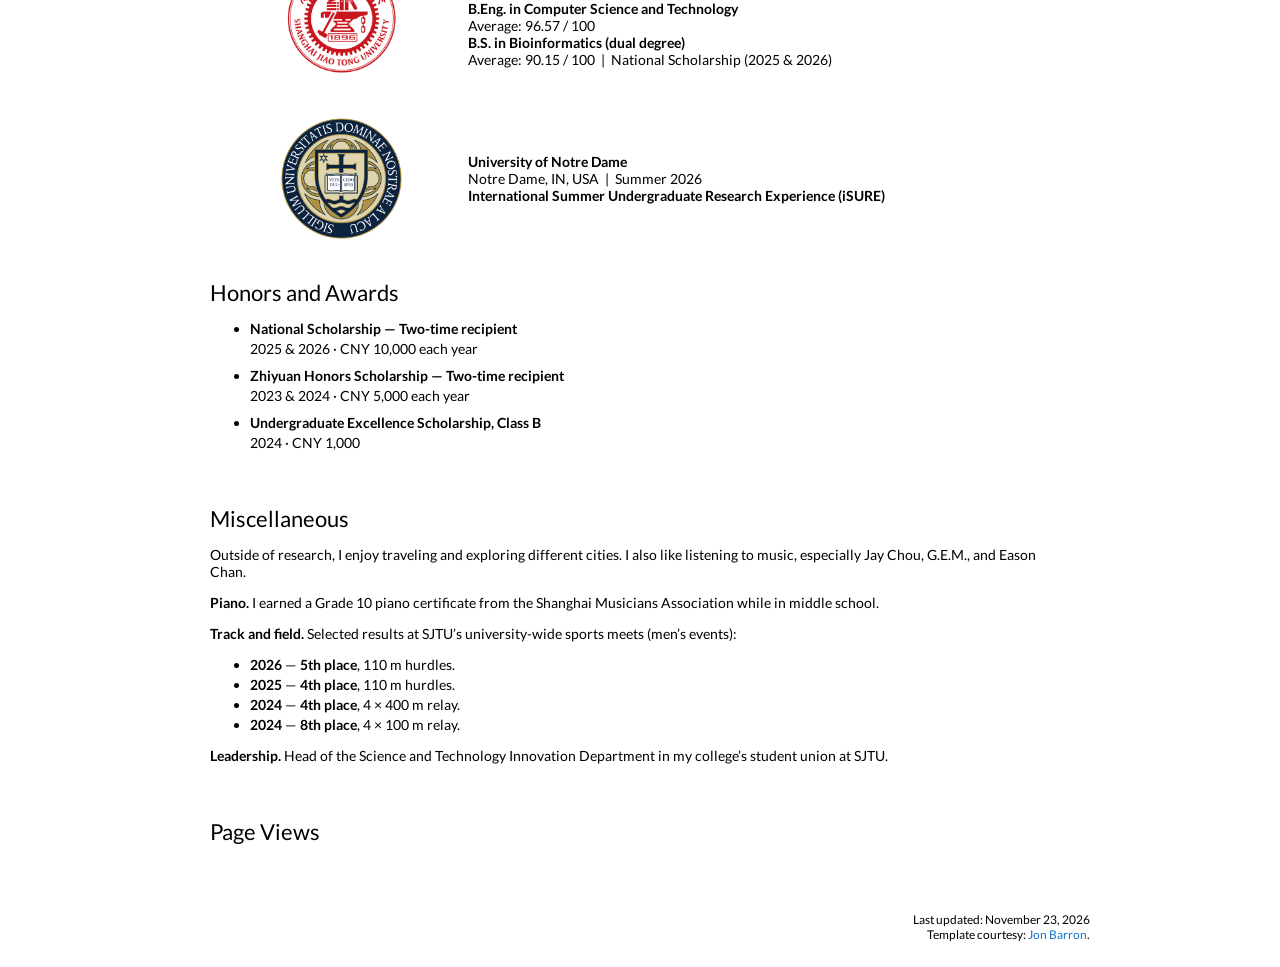
==== commit 44d9130d: "Add last updated date to the homepage footer" ====
--- a/index.html
+++ b/index.html
@@ -169,7 +169,10 @@
       <script src="assets/visitors.js" defer></script>
     </section>
 
-    <footer><p>Template courtesy: <a href="https://jonbarron.info/">Jon Barron</a>.</p></footer>
+    <footer>
+      <p>Last updated: <time datetime="2026-11-23">November 23, 2026</time><br>
+      Template courtesy: <a href="https://jonbarron.info/">Jon Barron</a>.</p>
+    </footer>
   </main>
 </body>
 </html>
